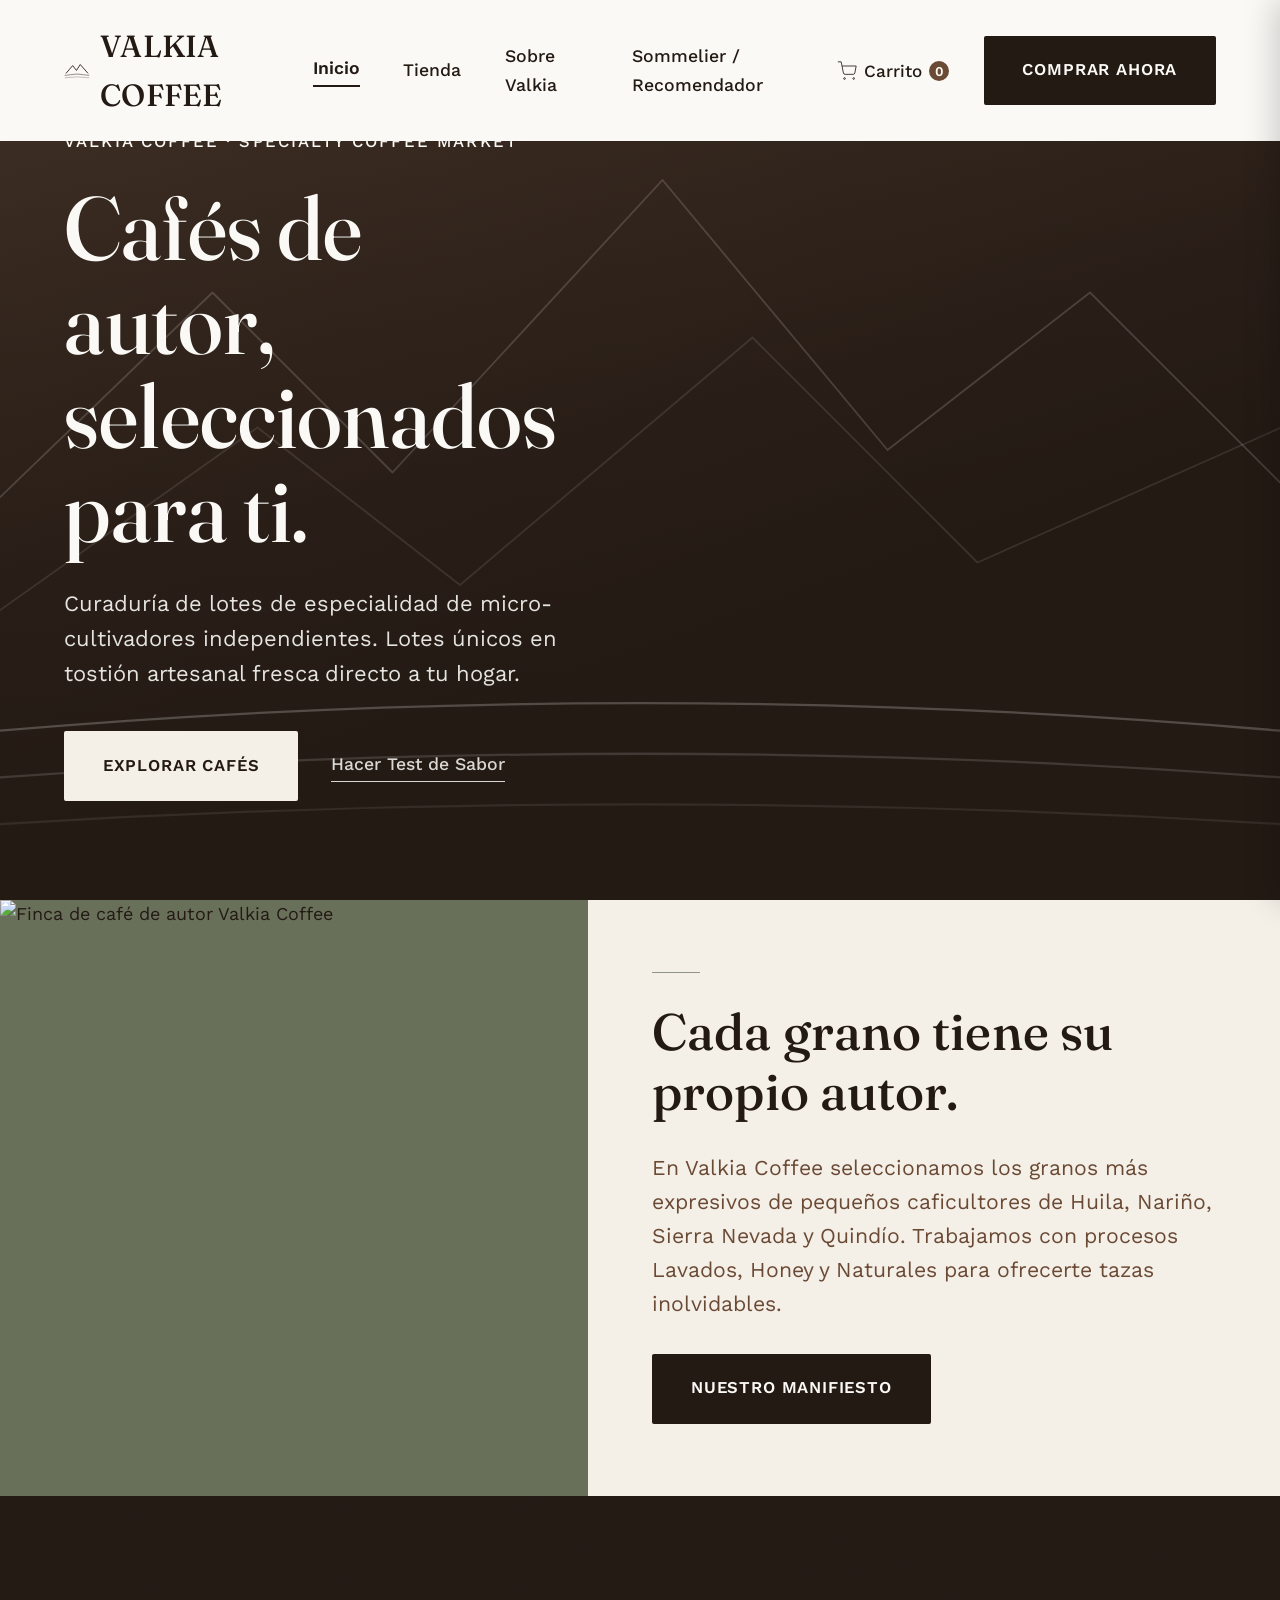
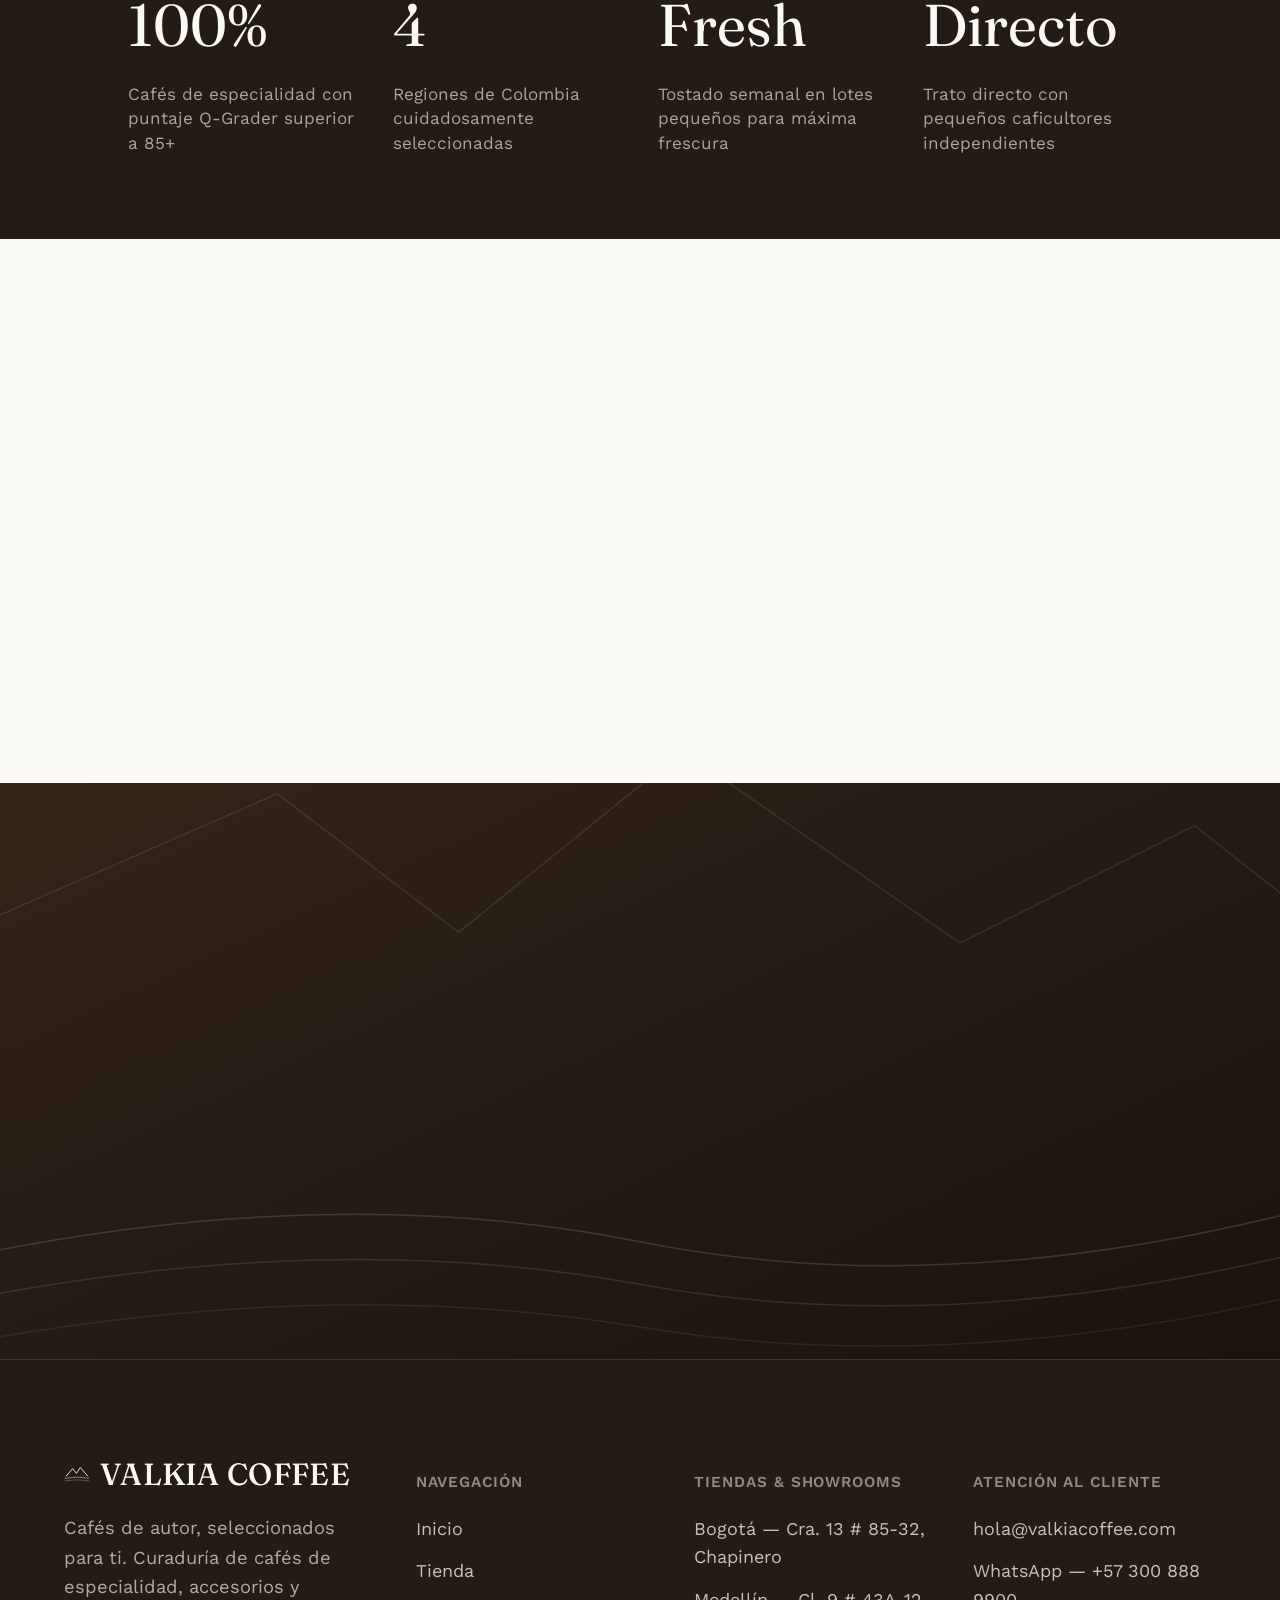
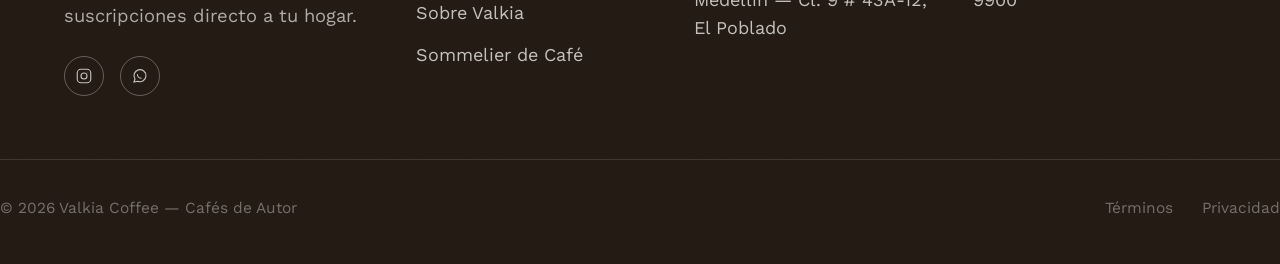
==== index.html @ 61f093c2 "feat: initial commit - index layout, readme, and core styles" ====
<!DOCTYPE html>
<html lang="es">
<head>
  <meta charset="UTF-8">
  <meta name="viewport" content="width=device-width, initial-scale=1.0">
  <title>Valkia Coffee — Cafés de Autor, Seleccionados para Ti</title>
  <meta name="description" content="Valkia Coffee — Tienda de café de especialidad. Curaduría de cafés de autor de los mejores orígenes, métodos de extracción y suscripciones.">
  <link rel="preconnect" href="https://fonts.googleapis.com">
  <link rel="preconnect" href="https://fonts.gstatic.com" crossorigin>
  <link href="https://fonts.googleapis.com/css2?family=Fraunces:ital,opsz,wght@0,9..144,300;0,9..144,400;0,9..144,500;0,9..144,600;1,9..144,400&family=Work+Sans:wght@300;400;500;600&display=swap" rel="stylesheet">
  <link rel="stylesheet" href="assets/css/style.css">
</head>
<body>
 
<div class="scroll-progress" id="scrollProgress"></div>
 
<header id="siteHeader">
  <a href="index.html" class="logo">
    <svg viewBox="0 0 48 32" fill="none" stroke="currentColor" stroke-width="1.6" stroke-linecap="round" stroke-linejoin="round">
      <path d="M4 20 L16 6 L23 15 L30 4 L44 20"/>
      <path d="M2 24 Q24 19 46 24" opacity="0.55"/>
      <path d="M2 28.5 Q24 25 46 28.5" opacity="0.3"/>
    </svg>
    VALKIA COFFEE
  </a>
  <nav class="primary-nav">
    <a href="index.html" class="active">Inicio</a>
    <a href="catalogo.html">Tienda</a>
    <a href="nosotros.html">Sobre Valkia</a>
    <a href="descubre.html">Sommelier / Recomendador</a>
  </nav>
  <div class="header-actions">
    <button class="cart-trigger" aria-label="Ver carrito">
      <svg viewBox="0 0 24 24">
        <circle cx="9" cy="21" r="1"/><circle cx="20" cy="21" r="1"/>
        <path d="M1 1h4l2.68 13.39a2 2 0 0 0 2 1.61h9.72a2 2 0 0 0 2-1.61L23 6H6"/>
      </svg>
      <span>Carrito</span>
      <span class="cart-badge" id="cartBadge">0</span>
    </button>
    <a href="catalogo.html" class="btn btn-header">COMPRAR AHORA</a>
    <button class="menu-toggle" id="menuToggle" aria-label="Abrir menú" aria-expanded="false">
      <span></span><span></span>
    </button>
  </div>
</header>
 
<div class="mobile-nav" id="mobileNav">
  <a href="index.html" class="active">Inicio</a>
  <a href="catalogo.html">Tienda</a>
  <a href="nosotros.html">Sobre Valkia</a>
  <a href="descubre.html">Sommelier / Recomendador</a>
  <a href="catalogo.html" class="btn btn-primary">EXPLORAR TIENDA</a>
</div>
 
<section class="hero">
  <div class="hero-bg">
    <svg class="hero-mark" viewBox="0 0 1200 800" preserveAspectRatio="xMidYMax slice" fill="none" stroke="#FAF9F6" stroke-width="1.6" stroke-linecap="round" stroke-linejoin="round">
      <path d="M -50 520 L 220 260 L 380 420 L 620 160 L 820 400 L 1000 260 L 1260 520" opacity="0.16"/>
      <path d="M -50 600 L 260 380 L 440 520 L 700 300 L 900 500 L 1260 340" opacity="0.10"/>
      <path d="M -80 660 Q 600 590 1280 660" opacity="0.22" stroke-width="2"/>
      <path d="M -80 700 Q 600 640 1280 700" opacity="0.14" stroke-width="2"/>
      <path d="M -80 740 Q 600 690 1280 740" opacity="0.08" stroke-width="2"/>
    </svg>
  </div>
  <div class="hero-content">
    <p class="hero-eyebrow">Valkia Coffee · Specialty Coffee Market</p>
    <h1 class="hero-title">Cafés de autor, seleccionados para ti.</h1>
    <p class="hero-text">Curaduría de lotes de especialidad de micro-cultivadores independientes. Lotes únicos en tostión artesanal fresca directo a tu hogar.</p>
    <div class="hero-ctas">
      <a href="catalogo.html" class="btn btn-primary">EXPLORAR CAFÉS</a>
      <a href="descubre.html" class="link-quiet">Hacer Test de Sabor</a>
    </div>
  </div>
</section>
 
<section class="filosofia">
  <div class="filosofia-grid">
    <div class="filosofia-photo">
      <img src="assets/images/gallery/finca.jpg" alt="Finca de café de autor Valkia Coffee">
    </div>
    <div class="filosofia-copy">
      <div class="rule"></div>
      <h2>Cada grano tiene su propio autor.</h2>
      <p>En Valkia Coffee seleccionamos los granos más expresivos de pequeños caficultores de Huila, Nariño, Sierra Nevada y Quindío. Trabajamos con procesos Lavados, Honey y Naturales para ofrecerte tazas inolvidables.</p>
      <div style="margin-top: 1.8rem;">
        <a href="nosotros.html" class="btn btn-dark">NUESTRO MANIFIESTO</a>
      </div>
    </div>
  </div>
</section>
 
<section class="cifras texture">
  <div class="container cifras-grid">
    <div class="cifra">
      <div class="cifra-num">100%</div>
      <p class="cifra-label">Cafés de especialidad con puntaje Q-Grader superior a 85+</p>
    </div>
    <div class="cifra">
      <div class="cifra-num">4</div>
      <p class="cifra-label">Regiones de Colombia cuidadosamente seleccionadas</p>
    </div>
    <div class="cifra">
      <div class="cifra-num">Fresh</div>
      <p class="cifra-label">Tostado semanal en lotes pequeños para máxima frescura</p>
    </div>
    <div class="cifra">
      <div class="cifra-num">Directo</div>
      <p class="cifra-label">Trato directo con pequeños caficultores independientes</p>
    </div>
  </div>
</section>
 
<section class="section catalogo">
  <div class="container">
    <div class="section-head reveal">
      <div class="head-copy">
        <h2>Destacados de la Tienda</h2>
        <p>Lotes recién tostados, métodos y accesorios listos para tu pedido.</p>
      </div>
      <a href="catalogo.html" class="btn btn-dark">VER TIENDA COMPLETA</a>
    </div>
    <div class="cafe-grid" id="cafeGrid"></div>
  </div>
</section>
 
<section class="momento">
  <div class="momento-bg">
    <svg viewBox="0 0 1200 640" preserveAspectRatio="xMidYMid slice" fill="none" stroke="#FAF9F6" stroke-width="1.4">
      <path d="M -60 500 Q 300 420 600 480 T 1260 440" opacity="0.14"/>
      <path d="M -60 540 Q 300 465 600 520 T 1260 480" opacity="0.10"/>
      <path d="M -60 580 Q 300 510 600 560 T 1260 520" opacity="0.07"/>
      <path d="M -60 200 L 260 60 L 430 190 L 640 20 L 900 200 L 1120 90 L 1260 200" opacity="0.09"/>
    </svg>
  </div>
  <p class="momento-text reveal">Una taza de autor es el resultado del respeto a la tierra y al origen.</p>
</section>
 
<footer class="texture">
  <div class="container footer-top">
    <div class="footer-brand">
      <a href="index.html" class="logo">
        <svg viewBox="0 0 48 32" fill="none" stroke="currentColor" stroke-width="1.6" stroke-linecap="round" stroke-linejoin="round">
          <path d="M4 20 L16 6 L23 15 L30 4 L44 20"/>
          <path d="M2 24 Q24 19 46 24" opacity="0.55"/>
          <path d="M2 28.5 Q24 25 46 28.5" opacity="0.3"/>
        </svg>
        VALKIA COFFEE
      </a>
      <p>Cafés de autor, seleccionados para ti. Curaduría de cafés de especialidad, accesorios y suscripciones directo a tu hogar.</p>
      <div class="footer-social">
        <a href="#" aria-label="Instagram">
          <svg viewBox="0 0 24 24" stroke-width="1.5"><rect x="3" y="3" width="18" height="18" rx="5"/><circle cx="12" cy="12" r="4"/><circle cx="17.2" cy="6.8" r="0.6" fill="currentColor" stroke="none"/></svg>
        </a>
        <a href="#" aria-label="WhatsApp">
          <svg viewBox="0 0 24 24" stroke-width="1.5"><path d="M4 20l1.3-4A8 8 0 1 1 9 19l-5 1z"/><path d="M8.5 9.5c0 3 2.5 5.5 5.5 5.5"/></svg>
        </a>
      </div>
    </div>
    <div class="footer-col">
      <h4>Navegación</h4>
      <ul>
        <li><a href="index.html">Inicio</a></li>
        <li><a href="catalogo.html">Tienda</a></li>
        <li><a href="nosotros.html">Sobre Valkia</a></li>
        <li><a href="descubre.html">Sommelier de Café</a></li>
      </ul>
    </div>
    <div class="footer-col">
      <h4>Tiendas & Showrooms</h4>
      <ul>
        <li>Bogotá — Cra. 13 # 85-32, Chapinero</li>
        <li>Medellín — Cl. 9 # 43A-12, El Poblado</li>
      </ul>
    </div>
    <div class="footer-col">
      <h4>Atención al Cliente</h4>
      <ul>
        <li><a href="mailto:hola@valkiacoffee.com">hola@valkiacoffee.com</a></li>
        <li><a href="#">WhatsApp — +57 300 888 9900</a></li>
      </ul>
    </div>
  </div>
  <div class="container footer-bottom">
    <p class="footer-fine">© 2026 Valkia Coffee — Cafés de Autor</p>
    <div class="footer-legal">
      <a href="#">Términos</a>
      <a href="#">Privacidad</a>
    </div>
  </div>
</footer>

<!-- MODAL CARRITO DE COMPRAS -->
<div class="cart-overlay" id="cartOverlay"></div>
<div class="cart-drawer" id="cartDrawer">
  <div class="cart-header">
    <h3>Tu Carrito Valkia</h3>
    <button class="cart-close" id="cartClose">&times;</button>
  </div>
  <div class="cart-body" id="cartBody"></div>
  <div class="cart-footer">
    <div class="cart-total-row">
      <span>Subtotal</span>
      <span id="cartSubtotal">$0</span>
    </div>
    <button class="btn btn-dark cart-checkout-btn" onclick="alert('¡Gracias por comprar en Valkia Coffee! Redirigiendo a pasarela de pago segura...')">FINALIZAR COMPRA</button>
  </div>
</div>

<script src="assets/js/script.js"></script>
 
</body>
</html>
---- assets/css/style.css ----
:root{
    --cafe-oscuro:#241A14;
    --cafe-medio:#6B4A35;
    --crema:#F4EFE7;
    --arena:#D9C8B4;
    --oliva:#68705A;
    --blanco:#FAF9F6;
    --serif:'Fraunces', serif;
    --sans:'Work Sans', sans-serif;
    --container: 1320px;
    --pad: clamp(24px, 5vw, 64px);
  }
 
  *,*::before,*::after{ box-sizing:border-box; }
  html{ scroll-behavior:smooth; font-size:112.5%; } /* base 18px en vez de 16px */
  body{
    margin:0;
    background:var(--blanco);
    color:var(--cafe-oscuro);
    font-family:var(--sans);
    font-weight:400;
    line-height:1.6;
    -webkit-font-smoothing:antialiased;
  }
  img{ max-width:100%; display:block; }
  a{ color:inherit; text-decoration:none; }
  ul{ margin:0; padding:0; list-style:none; }
  h1,h2,h3{ font-family:var(--serif); font-weight:500; margin:0; letter-spacing:0.002em; }
  p{ margin:0; }
  .container{ max-width:var(--container); margin:0 auto; padding-left:var(--pad); padding-right:var(--pad); }
 
  @media (prefers-reduced-motion: reduce){
    *{ animation-duration:0.01ms !important; transition-duration:0.01ms !important; scroll-behavior:auto !important; }
  }
 
  /* ---------- focus ---------- */
  a:focus-visible, button:focus-visible, input:focus-visible{
    outline:2px solid var(--oliva);
    outline-offset:3px;
  }
 
  /* ---------- botones ---------- */
  .btn{
    display:inline-flex;
    align-items:center;
    gap:0.6rem;
    font-family:var(--sans);
    font-size:0.92rem;
    font-weight:600;
    letter-spacing:0.05em;
    padding:1.15rem 2.1rem;
    border-radius:2px;
    cursor:pointer;
    border:1px solid transparent;
    transition:background 0.25s ease, color 0.25s ease, border-color 0.25s ease;
    white-space:nowrap;
  }
  .btn-primary{ background:var(--crema); color:var(--cafe-oscuro); }
  .btn-primary:hover{ background:var(--arena); }
  .btn-outline{ background:transparent; color:var(--blanco); border-color:rgba(250,249,246,0.55); }
  .btn-outline:hover{ border-color:var(--blanco); background:rgba(250,249,246,0.08); }
  .btn-dark{ background:var(--cafe-oscuro); color:var(--blanco); }
  .btn-dark:hover{ background:var(--cafe-medio); }
  .btn-header{ background:var(--cafe-oscuro); color:var(--blanco); }
  .btn-header:hover{ background:var(--cafe-medio); }
  .link-quiet{
    font-size:0.98rem;
    font-weight:500;
    border-bottom:1px solid currentColor;
    padding-bottom:2px;
    opacity:0.85;
  }
  .link-quiet:hover{ opacity:1; }
 
  /* ---------- header ---------- */
  header{
    position:fixed; top:0; left:0; right:0; z-index:100;
    display:flex; align-items:center; justify-content:space-between;
    padding:1.2rem var(--pad);
    background:var(--blanco);
    color:var(--cafe-oscuro);
    box-shadow:0 1px 0 rgba(36,26,20,0.08);
  }
  .logo{
    display:flex; align-items:center; gap:0.55rem;
    font-family:var(--serif); font-size:1.7rem; font-weight:500; letter-spacing:0.01em;
  }
  .logo svg{ width:26px; height:26px; flex-shrink:0; }
  nav.primary-nav{ display:none; align-items:center; gap:2.4rem; }
  nav.primary-nav a{ font-size:0.98rem; font-weight:500; }
  nav.primary-nav a:hover{ opacity:0.7; }
  .header-actions{ display:flex; align-items:center; gap:1.2rem; }
  .menu-toggle{
    background:none; border:none; color:inherit; cursor:pointer;
    display:flex; flex-direction:column; gap:5px; padding:0.4rem;
  }
  .menu-toggle span{ width:22px; height:1.5px; background:currentColor; display:block; }
 
  .mobile-nav{
    position:fixed; inset:0; background:var(--cafe-oscuro); color:var(--blanco);
    z-index:99; display:flex; flex-direction:column; justify-content:center;
    padding:2rem var(--pad); gap:1.6rem;
    transform:translateY(-100%); transition:transform 0.4s ease;
  }
  .mobile-nav.open{ transform:translateY(0); }
  .mobile-nav a{ font-family:var(--serif); font-size:2.1rem; font-weight:400; }
  .mobile-nav .btn{ margin-top:1rem; align-self:flex-start; }
 
  header .header-actions .btn-header{ display:none; }
 
  @media (min-width:900px){
    nav.primary-nav{ display:flex; }
    header .header-actions .btn-header{ display:inline-flex; }
    .menu-toggle{ display:none; }
  }
 
  /* ---------- hero ---------- */
  .hero{
    position:relative;
    min-height:100vh;
    display:flex; align-items:flex-end;
    color:var(--blanco);
    overflow:hidden;
  }
  .hero-bg{
    position:absolute; inset:0;
    background:
      linear-gradient(180deg, rgba(36,26,20,0.15) 0%, rgba(36,26,20,0.55) 60%, rgba(36,26,20,0.95) 100%),
      linear-gradient(160deg, #4A382C 0%, #241A14 65%);
  }
  .hero-mark{
    position:absolute; inset:0; width:100%; height:100%;
  }
  .hero-content{
    position:relative; z-index:2;
    padding:0 var(--pad) 5.5rem;
    max-width:640px;
  }
  .hero-eyebrow{
    font-size:0.92rem; letter-spacing:0.13em; text-transform:uppercase;
    font-weight:500; opacity:0.85; margin-bottom:1.4rem;
    opacity:0; animation:rise 0.9s ease 0.15s forwards;
  }
  .hero-title{
    font-size:clamp(2.8rem, 7vw, 5.4rem);
    line-height:1.05;
    margin-bottom:1.6rem;
    opacity:0; animation:rise 0.9s ease 0.35s forwards;
  }
  .hero-text{
    font-size:1.22rem; max-width:36ch; margin-bottom:2.2rem;
    color:rgba(250,249,246,0.9);
    opacity:0; animation:rise 0.9s ease 0.55s forwards;
  }
  .hero-ctas{
    display:flex; align-items:center; gap:1.8rem; flex-wrap:wrap;
    opacity:0; animation:rise 0.9s ease 0.75s forwards;
  }
  @keyframes rise{ from{ opacity:0; transform:translateY(18px);} to{ opacity:1; transform:translateY(0);} }
 
  /* ---------- filosofia ---------- */
  .filosofia{ background:var(--crema); }
  .filosofia-grid{
    display:grid; grid-template-columns:1fr; align-items:stretch;
  }
  @media (min-width:900px){ .filosofia-grid{ grid-template-columns:0.85fr 1fr; } }
  .filosofia-photo{
    aspect-ratio:16/10; overflow:hidden;
    background:var(--oliva);
    display:flex; align-items:center; justify-content:center;
  }
  .filosofia-photo svg{ width:42%; max-width:220px; stroke:rgba(250,249,246,0.85); }
  @media (min-width:900px){ .filosofia-photo{ aspect-ratio:auto; height:100%; } }
  .filosofia-copy{
    padding:4rem var(--pad);
    display:flex; flex-direction:column; justify-content:center;
  }
  .filosofia h2{
    font-size:clamp(2.2rem, 4vw, 3.2rem);
    line-height:1.18;
    margin-bottom:1.6rem;
    max-width:14ch;
  }
  .filosofia p{
    font-size:1.18rem; color:var(--cafe-medio); max-width:46ch;
  }
  .rule{
    width:48px; height:1px; background:var(--oliva); margin-bottom:1.6rem;
    opacity:0.7;
  }
 
  /* ---------- cifras ---------- */
  .cifras{ background:var(--cafe-oscuro); color:var(--blanco); padding:4.6rem var(--pad); }
  .cifras-grid{ display:grid; grid-template-columns:repeat(2,1fr); gap:3rem 2rem; }
  @media (min-width:800px){ .cifras-grid{ grid-template-columns:repeat(4,1fr); gap:2rem; } }
  .cifra-num{ font-family:var(--serif); font-size:clamp(2.3rem,4.6vw,3.3rem); margin-bottom:0.5rem; }
  .cifra-label{ font-size:0.95rem; color:rgba(250,249,246,0.62); max-width:22ch; line-height:1.45; }
 
  /* ---------- voces del origen ---------- */
  .voces{ background:var(--blanco); }
  .voces-grid{ display:grid; grid-template-columns:1fr; }
  @media (min-width:900px){ .voces-grid{ grid-template-columns:0.9fr 1.1fr; } }
  .voces-photo{
    aspect-ratio:4/3; overflow:hidden; background:var(--cafe-oscuro);
    display:flex; align-items:center; justify-content:center;
  }
  @media (min-width:900px){ .voces-photo{ aspect-ratio:auto; height:100%; } }
  .voces-photo .quote-mark{
    font-family:var(--serif); font-style:italic; color:rgba(250,249,246,0.9);
    font-size:11rem; line-height:1;
  }
  .voces-copy{ padding:3.4rem var(--pad); display:flex; flex-direction:column; justify-content:center; }
  .voces-copy blockquote{
    margin:0 0 1.6rem; font-family:var(--serif); font-style:italic; font-weight:400;
    font-size:clamp(1.5rem,2.6vw,2rem); line-height:1.45; color:var(--cafe-oscuro); max-width:32ch;
  }
  .voces-name{ font-size:0.95rem; color:var(--oliva); letter-spacing:0.02em; }
 
  /* ---------- momento (full-bleed, rompe la grilla) ---------- */
  .momento{
    position:relative; min-height:64vh; display:flex; align-items:center; justify-content:center;
    text-align:center; color:var(--blanco); overflow:hidden;
  }
  .momento-bg{
    position:absolute; inset:0;
    background:linear-gradient(155deg, #322517 0%, var(--cafe-oscuro) 55%, #1a120c 100%);
  }
  .momento-bg svg{ position:absolute; inset:0; width:100%; height:100%; }
  .momento-text{
    position:relative; z-index:1; max-width:20ch; padding:0 var(--pad);
    font-family:var(--serif); font-style:italic; font-weight:400;
    font-size:clamp(1.8rem, 4.4vw, 3.1rem); line-height:1.35;
  }
 
  /* ---------- textura sutil ---------- */
  .texture{ position:relative; overflow:hidden; }
  .texture::before{
    content:''; position:absolute; inset:0; pointer-events:none; opacity:0.05; mix-blend-mode:overlay;
    background-image:url("data:image/svg+xml;utf8,<svg xmlns='http://www.w3.org/2000/svg'><filter id='n'><feTurbulence type='fractalNoise' baseFrequency='0.85' numOctaves='2' stitchTiles='stitch'/></filter><rect width='100%25' height='100%25' filter='url(%23n)'/></svg>");
  }
  .container{ position:relative; z-index:1; }
 
  /* ---------- scroll progress + reveal ---------- */
  .scroll-progress{
    position:fixed; top:0; left:0; height:2px; background:var(--oliva); z-index:200; width:0%;
    transition:width 0.1s linear;
  }
  .reveal{ opacity:0; transform:translateY(22px); transition:opacity 0.7s ease, transform 0.7s ease; }
  .reveal.in-view{ opacity:1; transform:translateY(0); }
 
  /* ---------- section heads ---------- */
  .section{ padding:6.5rem var(--pad); }
  .section-head{
    display:flex; align-items:flex-end; justify-content:space-between; gap:2rem;
    margin-bottom:3.2rem;
  }
  .section-head .head-copy{ display:flex; flex-direction:column; gap:0.9rem; max-width:560px; }
  .section-head h2{ font-size:clamp(2.1rem, 4.2vw, 3.1rem); }
  .section-head p{ color:var(--cafe-medio); font-size:1.12rem; }
  .head-mark{ display:none; }
 
  /* ---------- marginalia (marca vertical en el margen) ---------- */
  .marginalia{
    display:none;
    position:fixed; top:50%; left:14px; z-index:5;
    transform:translateY(-50%) rotate(180deg);
    writing-mode:vertical-rl;
    font-size:0.72rem; letter-spacing:0.16em;
    color:var(--cafe-medio); opacity:0.55;
  }
  @media (min-width:1360px){ .marginalia{ display:block; } }
 
  /* ---------- catalogo ---------- */
  .catalogo{ background:var(--blanco); }
  .cafe-grid{
    display:grid; grid-template-columns:1fr; gap:2.6rem;
  }
  @media (min-width:640px){ .cafe-grid{ grid-template-columns:1fr 1fr; } }
  @media (min-width:1080px){ .cafe-grid{ grid-template-columns:repeat(4,1fr); } }
 
  .cafe-card{ display:flex; flex-direction:column; }
  .cafe-photo{
    aspect-ratio:4/5; width:100%; overflow:hidden; margin-bottom:1.3rem;
    background:var(--crema);
    display:flex; align-items:center; justify-content:center;
    transition:background 0.35s ease;
  }
  .cafe-photo svg{ width:34%; transition:transform 0.5s ease; }
  .cafe-card:hover .cafe-photo svg{ transform:scale(1.08); }
  .cafe-origin{ font-size:0.86rem; letter-spacing:0.07em; text-transform:uppercase; color:var(--oliva); margin-bottom:0.4rem; }
  .origin-tag{
    font-size:0.9rem; color:var(--cafe-medio); border-top:1px solid var(--arena); border-bottom:1px solid var(--arena);
    padding:0.9rem 0; margin-bottom:2.6rem;
  }
  .cafe-name{ font-family:var(--serif); font-size:1.7rem; margin-bottom:0.5rem; }
  .cafe-notes{ font-size:1rem; color:var(--cafe-medio); margin-bottom:0.7rem; }
  .cafe-specs{ font-size:0.92rem; color:var(--oliva); letter-spacing:0.01em; margin-bottom:1rem; }
  .cafe-meta{ display:flex; align-items:center; justify-content:space-between; margin-bottom:1rem; }
  .intensity{ display:flex; gap:4px; align-items:center; }
  .intensity span.label{ font-size:0.8rem; color:var(--cafe-medio); margin-right:6px; }
  .dot{ width:7px; height:7px; border-radius:50%; background:var(--arena); }
  .dot.filled{ background:var(--cafe-medio); }
  .cafe-price{ font-size:1.08rem; font-weight:500; }
  .cafe-card .link-quiet{ align-self:flex-start; }
 
  /* ---------- perfiles ---------- */
  .perfiles{ background:var(--cafe-oscuro); color:var(--blanco); }
  .perfiles .section-head p{ color:rgba(250,249,246,0.7); }
  .perfil-grid{ display:grid; grid-template-columns:1fr; gap:1px; background:rgba(250,249,246,0.14); }
  @media (min-width:800px){ .perfil-grid{ grid-template-columns:repeat(3,1fr); } }
  .perfil{
    background:var(--cafe-oscuro);
    padding:3.2rem 2.2rem;
    transition:background 0.35s ease;
  }
  .perfil:hover{ background:#2f231b; }
  .perfil h3{ font-size:2rem; margin-bottom:1rem; }
  .perfil p{ color:rgba(250,249,246,0.72); font-size:1.08rem; }
  .perfil .swatch{ width:34px; height:3px; margin-bottom:1.4rem; }
 
  /* ---------- metodos ---------- */
  .metodos{ background:var(--arena); }
  .metodo-grid{
    display:grid; grid-template-columns:1fr; gap:2.4rem;
  }
  @media (min-width:640px){ .metodo-grid{ grid-template-columns:1fr 1fr; } }
  @media (min-width:1080px){ .metodo-grid{ grid-template-columns:repeat(4,1fr); } }
  .metodo{ background:var(--crema); padding:2.4rem 1.8rem; }
  .metodo svg{ width:34px; height:34px; margin-bottom:1.6rem; stroke:var(--cafe-oscuro); }
  .metodo h3{ font-size:1.35rem; font-family:var(--sans); font-weight:600; margin-bottom:0.5rem; }
  .metodo p{ font-size:1.05rem; color:var(--cafe-medio); }
 
  /* ---------- historia ---------- */
  .historia{ background:var(--blanco); }
  .historia-wrap{
    display:grid; grid-template-columns:1fr; gap:3rem; align-items:center;
  }
  @media (min-width:900px){ .historia-wrap{ grid-template-columns:1fr 1fr; gap:5rem; } }
  .historia-photo{
    aspect-ratio:4/5; overflow:hidden; background:var(--cafe-medio);
    display:flex; align-items:center; justify-content:center;
  }
  .historia-photo svg{ width:60%; stroke:rgba(250,249,246,0.9); }
  .pasos{ display:flex; flex-direction:column; gap:2.1rem; }
  .paso{ display:flex; gap:1.4rem; }
  .paso-num{ font-family:var(--serif); font-size:1.15rem; color:var(--oliva); min-width:2.6rem; padding-top:0.15rem; }
  .paso h3{ font-size:1.22rem; font-family:var(--sans); font-weight:600; margin-bottom:0.35rem; }
  .paso p{ font-size:1.05rem; color:var(--cafe-medio); }
 
  /* ---------- cta final ---------- */
  .cta-final{ background:var(--cafe-oscuro); color:var(--blanco); }
  .cta-wrap{ display:grid; grid-template-columns:1fr; gap:3rem; }
  @media (min-width:900px){ .cta-wrap{ grid-template-columns:0.9fr 1.1fr; gap:5rem; } }
  .cta-copy h2{ font-size:clamp(2.1rem,3.8vw,2.9rem); margin-bottom:1.2rem; }
  .cta-copy p{ color:rgba(250,249,246,0.72); max-width:38ch; font-size:1.12rem; }
 
  form.finder{ display:flex; flex-direction:column; gap:1.6rem; }
  .field label{ display:block; font-size:0.88rem; letter-spacing:0.03em; margin-bottom:0.55rem; color:rgba(250,249,246,0.75); }
  .field input[type=text], .field input[type=email]{
    width:100%; background:transparent; border:none; border-bottom:1px solid rgba(250,249,246,0.35);
    color:var(--blanco); font-family:var(--sans); font-size:1.12rem; padding:0.6rem 0;
  }
  .field input::placeholder{ color:rgba(250,249,246,0.4); }
  .field input:focus{ outline:none; border-bottom-color:var(--blanco); }
 
  .pref-options{ display:flex; flex-wrap:wrap; gap:0.7rem; }
  .pref-options input{ position:absolute; opacity:0; pointer-events:none; }
  .pref-options label{
    margin:0; font-size:0.95rem; padding:0.7rem 1.2rem; border:1px solid rgba(250,249,246,0.35);
    border-radius:999px; cursor:pointer; transition:all 0.2s ease; color:rgba(250,249,246,0.85);
  }
  .pref-options input:checked + label{ background:var(--blanco); color:var(--cafe-oscuro); border-color:var(--blanco); }
 
  .finder .btn-primary{ align-self:flex-start; margin-top:0.4rem; }
  .form-success{ display:none; }
  .form-success.visible{ display:block; }
  .form-success p{ color:rgba(250,249,246,0.85); font-size:1.15rem; line-height:1.7; }
  .form-success strong{ font-family:var(--serif); font-size:1.6rem; display:block; margin-bottom:0.8rem; }
 
  /* ---------- footer ---------- */
  footer{
    background:var(--cafe-oscuro); color:rgba(250,249,246,0.75);
    border-top:1px solid rgba(250,249,246,0.12);
    padding-top:5rem;
  }
  .footer-top{
    display:grid; grid-template-columns:1fr; gap:2.8rem;
    padding-bottom:3.5rem;
    border-bottom:1px solid rgba(250,249,246,0.12);
  }
  @media (min-width:700px){ .footer-top{ grid-template-columns:1.3fr 1fr 1fr 1fr; gap:2rem; } }
  .footer-brand .logo{ color:var(--blanco); }
  .footer-brand p{ font-size:1.02rem; margin-top:0.8rem; max-width:30ch; color:rgba(250,249,246,0.65); }
  .footer-col h4{
    font-family:var(--sans); font-size:0.85rem; font-weight:600; letter-spacing:0.06em;
    text-transform:uppercase; color:rgba(250,249,246,0.5); margin-bottom:1.1rem;
  }
  .footer-col ul{ display:flex; flex-direction:column; gap:0.75rem; }
  .footer-col li{ font-size:1rem; }
  .footer-col a:hover{ color:var(--blanco); }
  .footer-social{ display:flex; gap:0.9rem; margin-top:1.4rem; }
  .footer-social a{
    display:flex; align-items:center; justify-content:center;
    width:40px; height:40px; border:1px solid rgba(250,249,246,0.3); border-radius:50%;
    transition:border-color 0.2s ease, background 0.2s ease;
  }
  .footer-social a:hover{ border-color:var(--blanco); background:rgba(250,249,246,0.08); }
  .footer-social svg{ width:18px; height:18px; stroke:currentColor; fill:none; }
  .footer-bottom{
    display:flex; flex-direction:column-reverse; gap:1rem;
    align-items:flex-start; justify-content:space-between;
    padding:2rem 0 2.4rem;
  }
  @media (min-width:700px){ .footer-bottom{ flex-direction:row; align-items:center; } }
  .footer-fine{ font-size:0.86rem; opacity:0.5; margin:0; }
  .footer-legal{ display:flex; gap:1.6rem; }
  .footer-legal a{ font-size:0.86rem; opacity:0.5; }
  .footer-legal a:hover{ opacity:0.85; }

  /* ---------- subpage styles & active state ---------- */
  nav.primary-nav a.active{ font-weight:600; border-bottom:2px solid var(--cafe-oscuro); padding-bottom:2px; }
  .mobile-nav a.active{ font-weight:600; color:var(--arena); }

  .page-hero{
    position:relative;
    padding:9.5rem var(--pad) 4.5rem;
    background:linear-gradient(160deg, #382A21 0%, var(--cafe-oscuro) 100%);
    color:var(--blanco);
    overflow:hidden;
  }
  .page-hero-eyebrow{
    font-size:0.88rem; letter-spacing:0.12em; text-transform:uppercase;
    color:var(--arena); margin-bottom:0.8rem; font-weight:500;
  }
  .page-hero-title{
    font-size:clamp(2.4rem, 5vw, 3.8rem);
    line-height:1.1;
    margin-bottom:1rem;
  }
  .page-hero-subtitle{
    font-size:1.18rem;
    color:rgba(250,249,246,0.85);
    max-width:48ch;
  }

  /* ---------- mejor visualización de imágenes ---------- */
  .cafe-photo img{
    width:100%; height:100%; object-fit:contain; padding:1.2rem;
    transition:transform 0.4s ease;
  }
  .cafe-card:hover .cafe-photo img{ transform:scale(1.06); }
  .filosofia-photo img, .voces-photo img, .historia-photo img{
    width:100%; height:100%; object-fit:cover;
  }

  /* ---------- e-commerce, carrito & filtros ---------- */
  .cart-trigger{
    position:relative; background:none; border:none; cursor:pointer; color:inherit;
    display:flex; align-items:center; gap:0.4rem; font-family:var(--sans);
    font-weight:500; font-size:0.95rem; padding:0.4rem 0.7rem; border-radius:4px;
    transition:background 0.2s ease;
  }
  .cart-trigger:hover{ background:rgba(36,26,20,0.06); }
  .cart-trigger svg{ width:20px; height:20px; stroke:currentColor; fill:none; }
  .cart-badge{
    background:var(--cafe-medio); color:var(--blanco); font-size:0.75rem;
    font-weight:600; min-width:20px; height:20px; border-radius:10px;
    padding:0 5px; display:flex; align-items:center; justify-content:center;
  }

  .cart-overlay{
    position:fixed; inset:0; background:rgba(0,0,0,0.45); z-index:998;
    opacity:0; pointer-events:none; transition:opacity 0.3s ease; backdrop-filter:blur(2px);
  }
  .cart-overlay.open{ opacity:1; pointer-events:auto; }

  .cart-drawer{
    position:fixed; top:0; right:0; bottom:0; width:100%; max-width:440px;
    background:var(--blanco); z-index:999; display:flex; flex-direction:column;
    box-shadow:-6px 0 30px rgba(0,0,0,0.18);
    transform:translateX(100%); transition:transform 0.35s cubic-bezier(0.16, 1, 0.3, 1);
  }
  .cart-drawer.open{ transform:translateX(0); }

  .cart-header{
    padding:1.4rem var(--pad); border-bottom:1px solid var(--arena);
    display:flex; align-items:center; justify-content:space-between; background:var(--crema);
  }
  .cart-header h3{ font-size:1.3rem; margin:0; font-family:var(--serif); }
  .cart-close{ background:none; border:none; font-size:1.6rem; cursor:pointer; color:var(--cafe-oscuro); line-height:1; }

  .cart-body{ flex:1; overflow-y:auto; padding:1.4rem var(--pad); display:flex; flex-direction:column; gap:1.2rem; }
  .cart-empty{ text-align:center; color:var(--cafe-medio); margin:auto 0; font-size:1.05rem; }

  .cart-item{ display:flex; gap:1rem; align-items:center; border-bottom:1px solid var(--crema); padding-bottom:1rem; }
  .cart-item-img{ width:64px; height:64px; background:var(--crema); border-radius:4px; padding:4px; object-fit:contain; flex-shrink:0; }
  .cart-item-info{ flex:1; }
  .cart-item-title{ font-weight:600; font-size:0.98rem; margin-bottom:0.2rem; }
  .cart-item-price{ font-size:0.9rem; color:var(--cafe-medio); }
  .cart-item-qty{ display:flex; align-items:center; gap:0.5rem; margin-top:0.4rem; }
  .qty-btn{ width:26px; height:26px; border:1px solid var(--arena); background:none; cursor:pointer; border-radius:2px; font-weight:600; }
  .qty-btn:hover{ background:var(--crema); }
  .cart-item-remove{ background:none; border:none; color:#a33; cursor:pointer; font-size:0.82rem; margin-left:auto; text-decoration:underline; }

  .cart-footer{ padding:1.4rem var(--pad); border-top:1px solid var(--arena); background:var(--crema); }
  .cart-total-row{ display:flex; justify-content:space-between; font-weight:600; font-size:1.2rem; margin-bottom:1.2rem; }
  .cart-checkout-btn{ width:100%; text-align:center; justify-content:center; }

  /* ---------- filtros de tienda ---------- */
  .filter-bar{ display:flex; flex-wrap:wrap; gap:0.8rem; margin-bottom:2.4rem; justify-content:center; }
  .filter-btn{
    background:transparent; border:1px solid var(--arena); color:var(--cafe-oscuro);
    padding:0.6rem 1.4rem; border-radius:999px; cursor:pointer; font-family:var(--sans);
    font-size:0.92rem; font-weight:500; transition:all 0.2s ease;
  }
  .filter-btn:hover, .filter-btn.active{
    background:var(--cafe-oscuro); color:var(--blanco); border-color:var(--cafe-oscuro);
  }

  .btn-add-cart{
    width:100%; margin-top:0.9rem; background:var(--cafe-oscuro); color:var(--blanco);
    border:none; padding:0.75rem 1rem; border-radius:2px; font-weight:600;
    font-size:0.88rem; cursor:pointer; transition:background 0.25s ease;
    display:flex; align-items:center; justify-content:center; gap:0.5rem;
  }
  .btn-add-cart:hover{ background:var(--cafe-medio); }
  .cafe-card{ position:relative; }
  .tag-badge{
    position:absolute; top:12px; left:12px; z-index:2; background:var(--oliva); color:var(--blanco);
    font-size:0.7rem; letter-spacing:0.06em; text-transform:uppercase; padding:3px 8px; border-radius:2px; font-weight:600;
  }
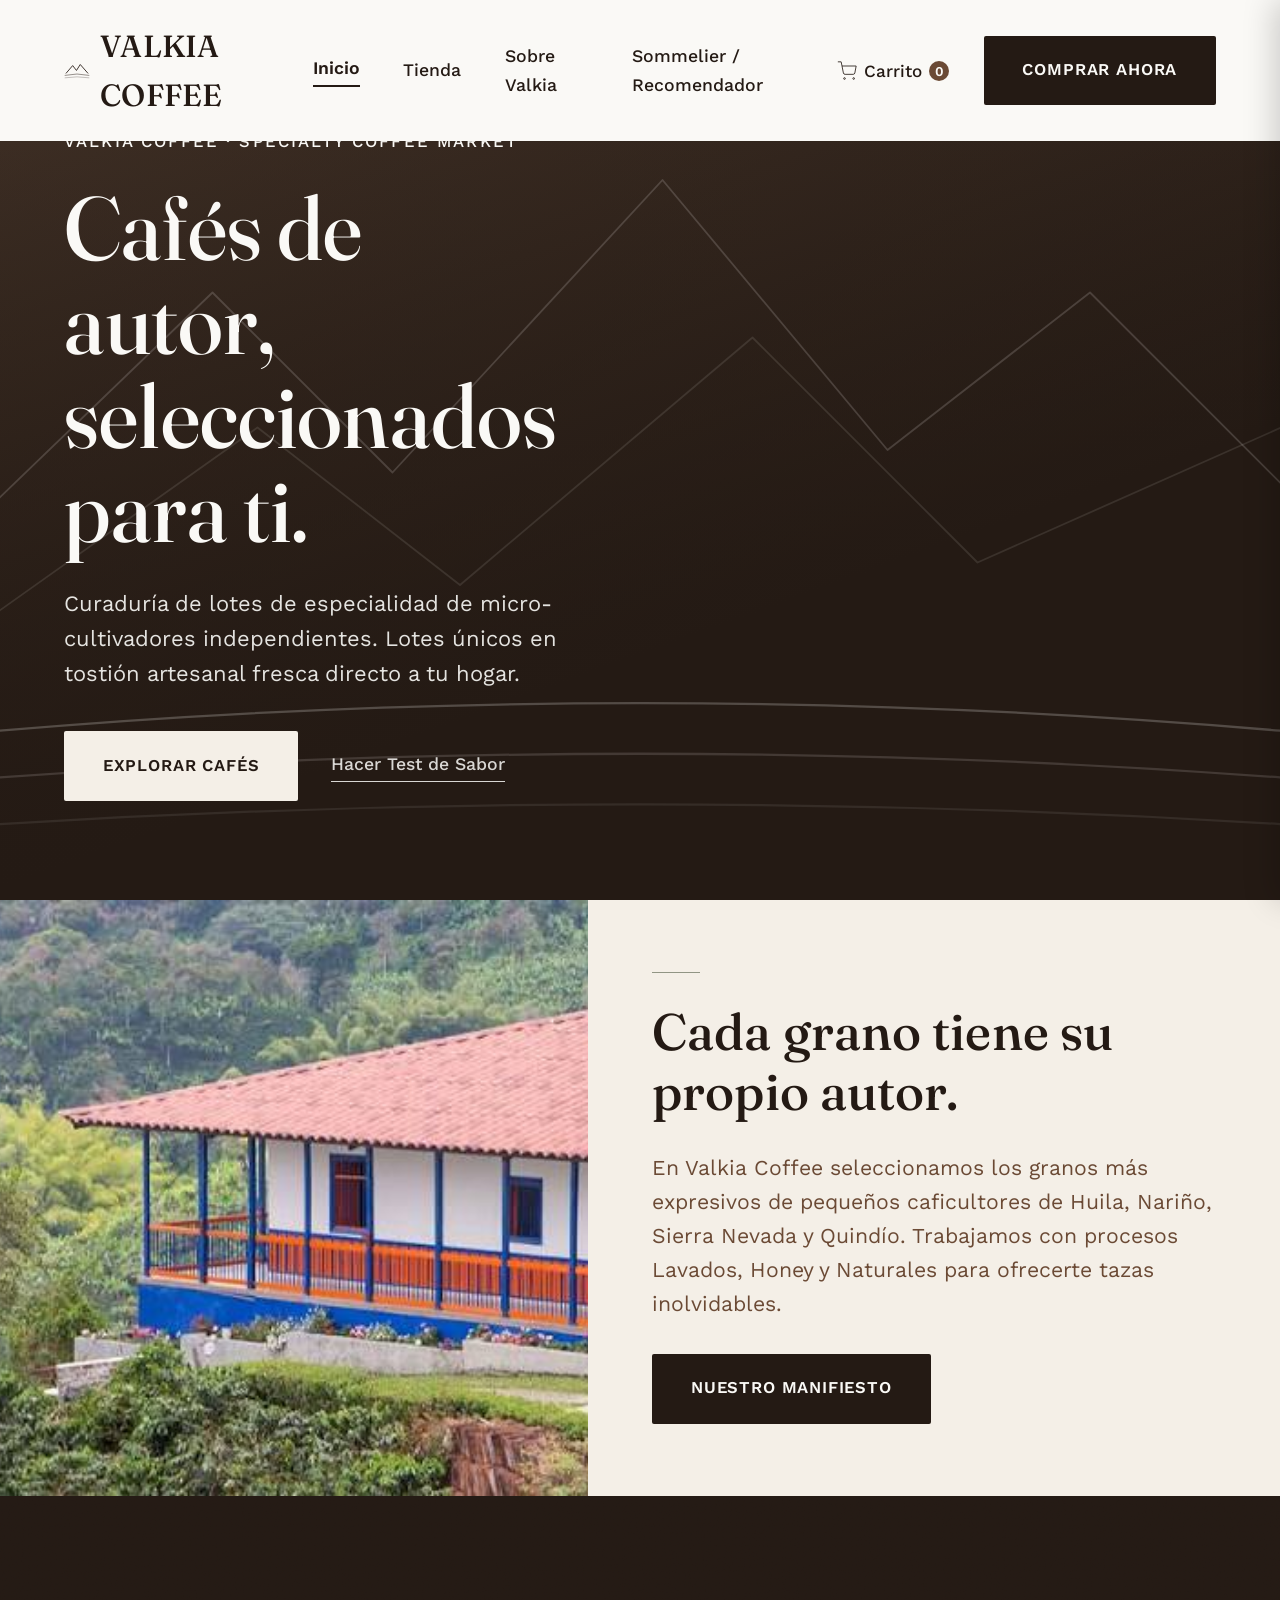
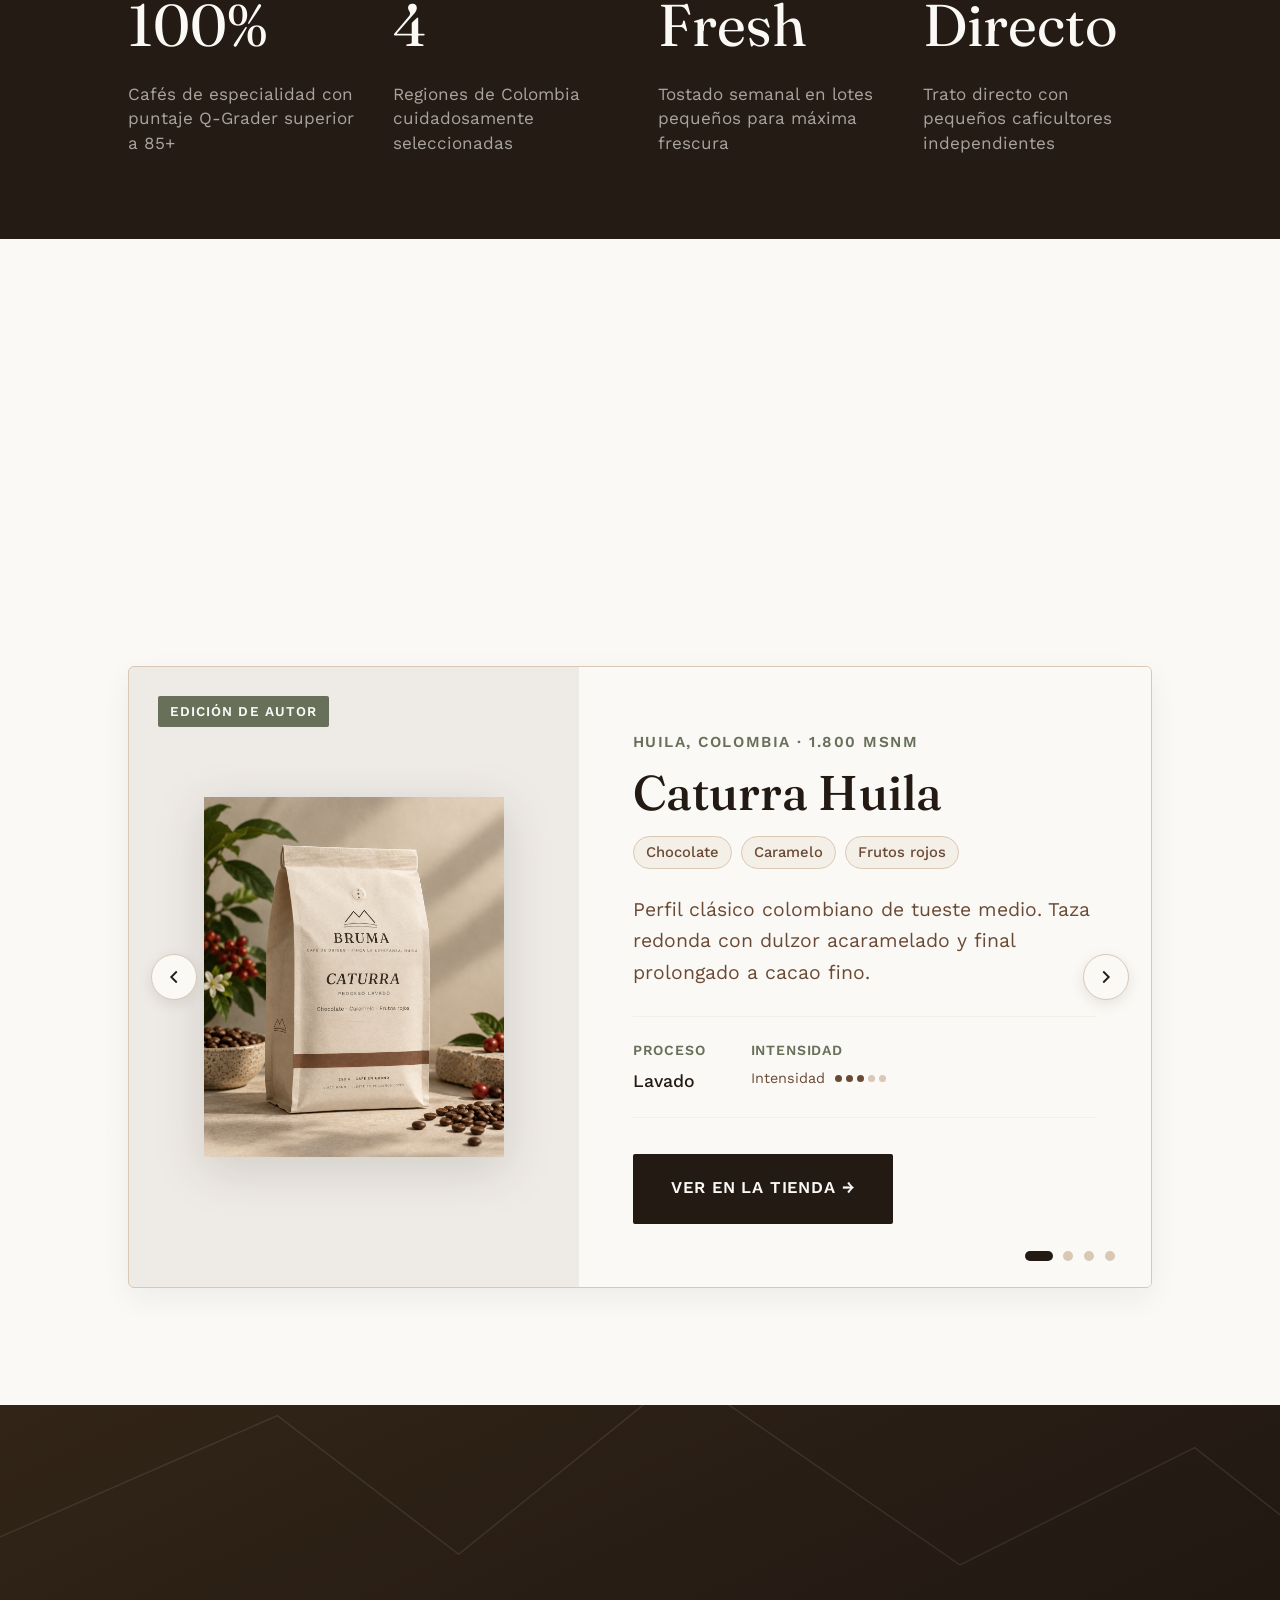
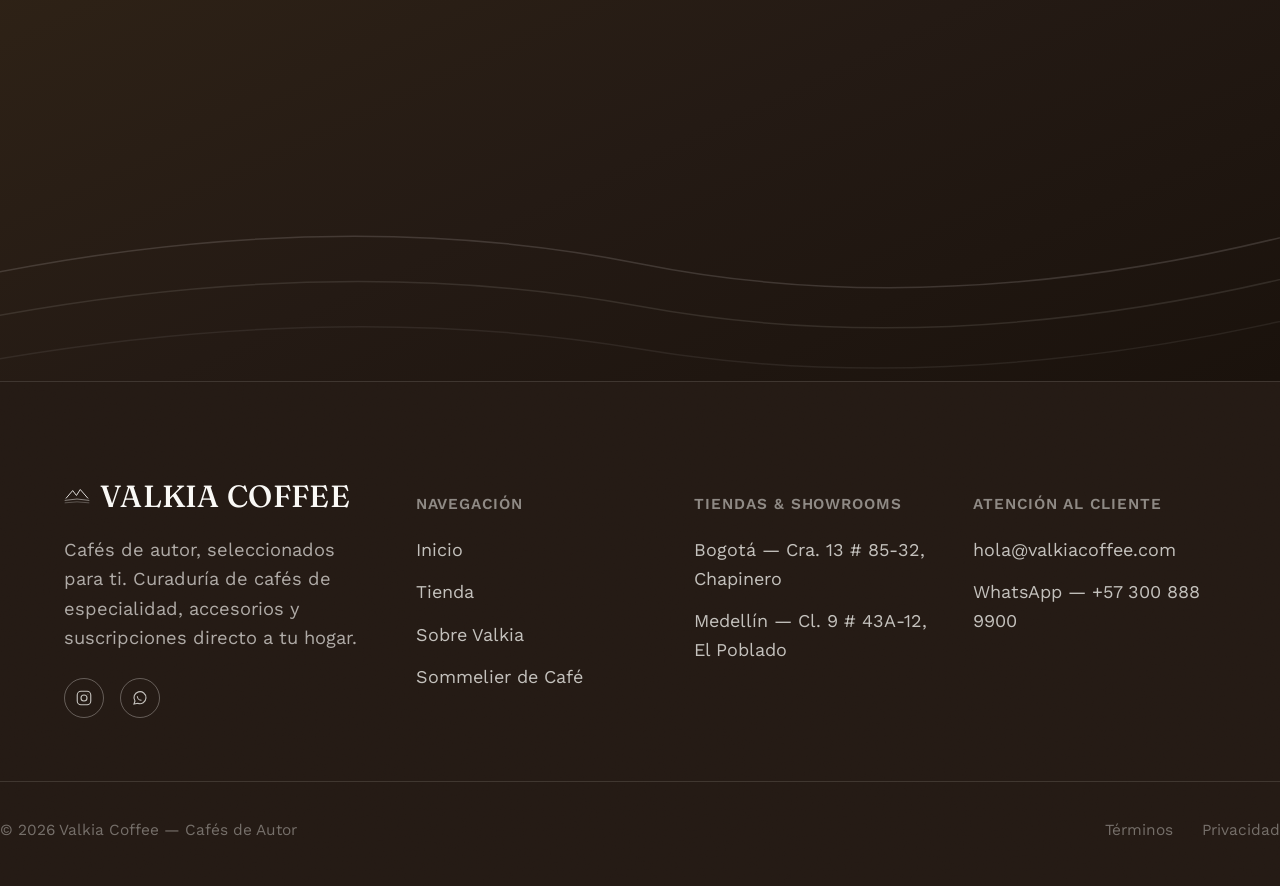
==== commit a764a826: "feat: se agrega carrusel al index" ====
--- a/index.html
+++ b/index.html
@@ -111,16 +111,33 @@
   </div>
 </section>
  
-<section class="section catalogo">
+<section class="section coffee-slider-section texture">
   <div class="container">
     <div class="section-head reveal">
       <div class="head-copy">
-        <h2>Destacados de la Tienda</h2>
-        <p>Lotes recién tostados, métodos y accesorios listos para tu pedido.</p>
+        <h2>Colección de Cafés de Autor</h2>
+        <p>Conoce a fondo nuestras varietales exclusivas, sus notas de cata y perfiles de origen.</p>
       </div>
       <a href="catalogo.html" class="btn btn-dark">VER TIENDA COMPLETA</a>
     </div>
-    <div class="cafe-grid" id="cafeGrid"></div>
+
+    <!-- Carrusel destacado: Foto a un lado, descripción al otro -->
+    <div class="featured-slider-container" id="featuredSliderContainer">
+      <div class="featured-slider-track" id="featuredSliderTrack">
+        <!-- Diapositivas generadas dinámicamente -->
+      </div>
+
+      <!-- Flechas manuales de navegación -->
+      <button class="slider-arrow prev" id="sliderPrev" aria-label="Café anterior">
+        <svg viewBox="0 0 24 24" width="22" height="22" stroke="currentColor" fill="none" stroke-width="2"><path d="M15 18l-6-6 6-6"/></svg>
+      </button>
+      <button class="slider-arrow next" id="sliderNext" aria-label="Siguiente café">
+        <svg viewBox="0 0 24 24" width="22" height="22" stroke="currentColor" fill="none" stroke-width="2"><path d="M9 18l6-6-6-6"/></svg>
+      </button>
+
+      <!-- Puntos indicativos -->
+      <div class="slider-dots" id="sliderDots"></div>
+    </div>
   </div>
 </section>
  
--- a/assets/css/style.css
+++ b/assets/css/style.css
@@ -530,5 +530,249 @@
     font-size:0.7rem; letter-spacing:0.06em; text-transform:uppercase; padding:3px 8px; border-radius:2px; font-weight:600;
   }
 
+  /* ---------- Featured Coffee Slider (Index) ---------- */
+  .coffee-slider-section{ background:var(--blanco); position:relative; }
+
+  .featured-slider-container{
+    position:relative;
+    background:var(--blanco);
+    border:1px solid var(--arena);
+    border-radius:6px;
+    overflow:hidden;
+    box-shadow:0 10px 30px rgba(36,26,20,0.06);
+  }
+
+  .featured-slider-track{
+    position:relative;
+    width:100%;
+    min-height:480px;
+  }
+
+  .slider-slide{
+    position:absolute;
+    inset:0;
+    opacity:0;
+    visibility:hidden;
+    transition:opacity 0.6s cubic-bezier(0.16, 1, 0.3, 1), transform 0.6s cubic-bezier(0.16, 1, 0.3, 1);
+    transform:translateX(30px);
+    pointer-events:none;
+  }
+
+  .slider-slide.active{
+    position:relative;
+    opacity:1;
+    visibility:visible;
+    transform:translateX(0);
+    pointer-events:auto;
+  }
+
+  .slide-grid{
+    display:grid;
+    grid-template-columns:1fr;
+    min-height:480px;
+  }
+
+  @media (min-width:860px){
+    .slide-grid{
+      grid-template-columns:0.88fr 1.12fr;
+    }
+  }
+
+  .slide-photo-col{
+    position:relative;
+    padding:3rem 2rem;
+    display:flex;
+    align-items:center;
+    justify-content:center;
+    overflow:hidden;
+  }
+
+  .slide-photo-col img{
+    max-height:360px;
+    width:auto;
+    object-fit:contain;
+    filter:drop-shadow(0 12px 24px rgba(36,26,20,0.15));
+    transition:transform 0.5s ease;
+  }
+
+  .slider-slide:hover .slide-photo-col img{
+    transform:scale(1.05);
+  }
+
+  .slide-badge{
+    position:absolute;
+    top:1.6rem;
+    left:1.6rem;
+    background:var(--oliva);
+    color:var(--blanco);
+    font-size:0.75rem;
+    letter-spacing:0.08em;
+    text-transform:uppercase;
+    padding:5px 12px;
+    border-radius:2px;
+    font-weight:600;
+  }
+
+  .slide-info-col{
+    padding:3.5rem 3rem;
+    display:flex;
+    flex-direction:column;
+    justify-content:center;
+    background:var(--blanco);
+  }
+
+  @media (max-width:600px){
+    .slide-info-col{
+      padding:2rem 1.5rem 3.5rem;
+    }
+  }
+
+  .slide-origin{
+    font-size:0.85rem;
+    letter-spacing:0.1em;
+    text-transform:uppercase;
+    color:var(--oliva);
+    font-weight:600;
+    margin-bottom:0.6rem;
+  }
+
+  .slide-title{
+    font-family:var(--serif);
+    font-size:clamp(2.2rem, 3.8vw, 3rem);
+    color:var(--cafe-oscuro);
+    line-height:1.15;
+    margin-bottom:0.8rem;
+  }
+
+  .slide-notes-list{
+    display:flex;
+    flex-wrap:wrap;
+    gap:0.5rem;
+    margin-bottom:1.4rem;
+  }
+
+  .slide-note-pill{
+    font-size:0.82rem;
+    background:var(--crema);
+    color:var(--cafe-medio);
+    padding:4px 12px;
+    border-radius:999px;
+    font-weight:500;
+    border:1px solid var(--arena);
+  }
+
+  .slide-desc{
+    font-size:1.08rem;
+    color:var(--cafe-medio);
+    line-height:1.6;
+    margin-bottom:1.6rem;
+    max-width:44ch;
+  }
+
+  .slide-specs{
+    display:flex;
+    gap:2.5rem;
+    padding:1.2rem 0;
+    border-top:1px solid var(--crema);
+    border-bottom:1px solid var(--crema);
+    margin-bottom:2rem;
+    flex-wrap:wrap;
+  }
+
+  .spec-item{
+    display:flex;
+    flex-direction:column;
+    gap:0.3rem;
+  }
+
+  .spec-label{
+    font-size:0.78rem;
+    text-transform:uppercase;
+    letter-spacing:0.06em;
+    color:var(--oliva);
+    font-weight:600;
+  }
+
+  .spec-val{
+    font-size:0.98rem;
+    font-weight:500;
+    color:var(--cafe-oscuro);
+  }
+
+  .slide-actions{
+    display:flex;
+    align-items:center;
+    gap:1rem;
+  }
+
+  /* Flechas de navegación */
+  .slider-arrow{
+    position:absolute;
+    top:50%;
+    transform:translateY(-50%);
+    z-index:10;
+    width:46px;
+    height:46px;
+    border-radius:50%;
+    background:var(--blanco);
+    border:1px solid var(--arena);
+    color:var(--cafe-oscuro);
+    display:flex;
+    align-items:center;
+    justify-content:center;
+    cursor:pointer;
+    box-shadow:0 4px 14px rgba(36,26,20,0.1);
+    transition:all 0.25s ease;
+  }
+
+  .slider-arrow:hover{
+    background:var(--cafe-oscuro);
+    color:var(--blanco);
+    border-color:var(--cafe-oscuro);
+  }
+
+  .slider-arrow.prev{ left:1.2rem; }
+  .slider-arrow.next{ right:1.2rem; }
+
+  @media (max-width:600px){
+    .slider-arrow{
+      top:auto;
+      bottom:1.2rem;
+      transform:none;
+    }
+    .slider-arrow.prev{ left:1.2rem; }
+    .slider-arrow.next{ left:4.8rem; }
+  }
+
+  /* Puntos de navegación */
+  .slider-dots{
+    position:absolute;
+    bottom:1.4rem;
+    right:2rem;
+    z-index:10;
+    display:flex;
+    gap:0.6rem;
+    align-items:center;
+  }
+
+  .slider-dot{
+    width:10px;
+    height:10px;
+    border-radius:50%;
+    background:var(--arena);
+    border:none;
+    padding:0;
+    cursor:pointer;
+    transition:all 0.3s ease;
+  }
+
+  .slider-dot.active{
+    background:var(--cafe-oscuro);
+    width:28px;
+    border-radius:5px;
+  }
+
+
+
 
  
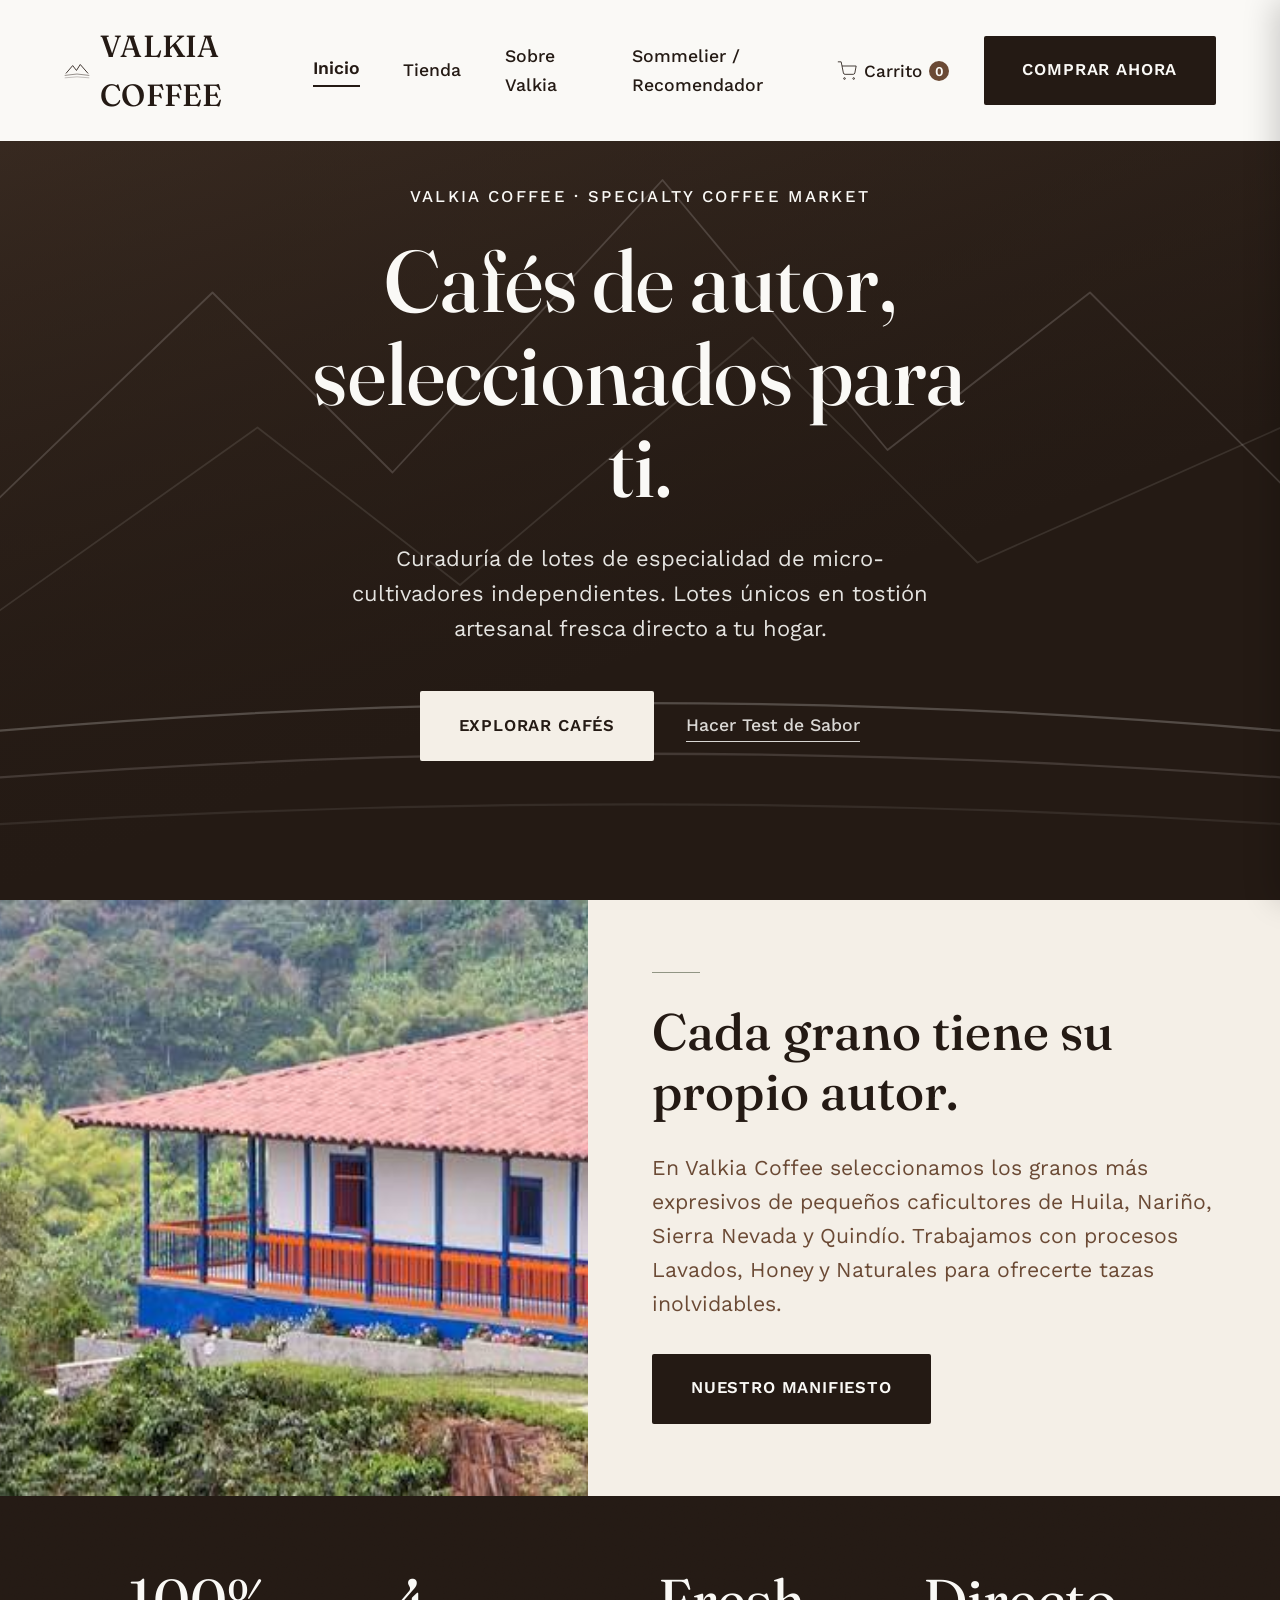
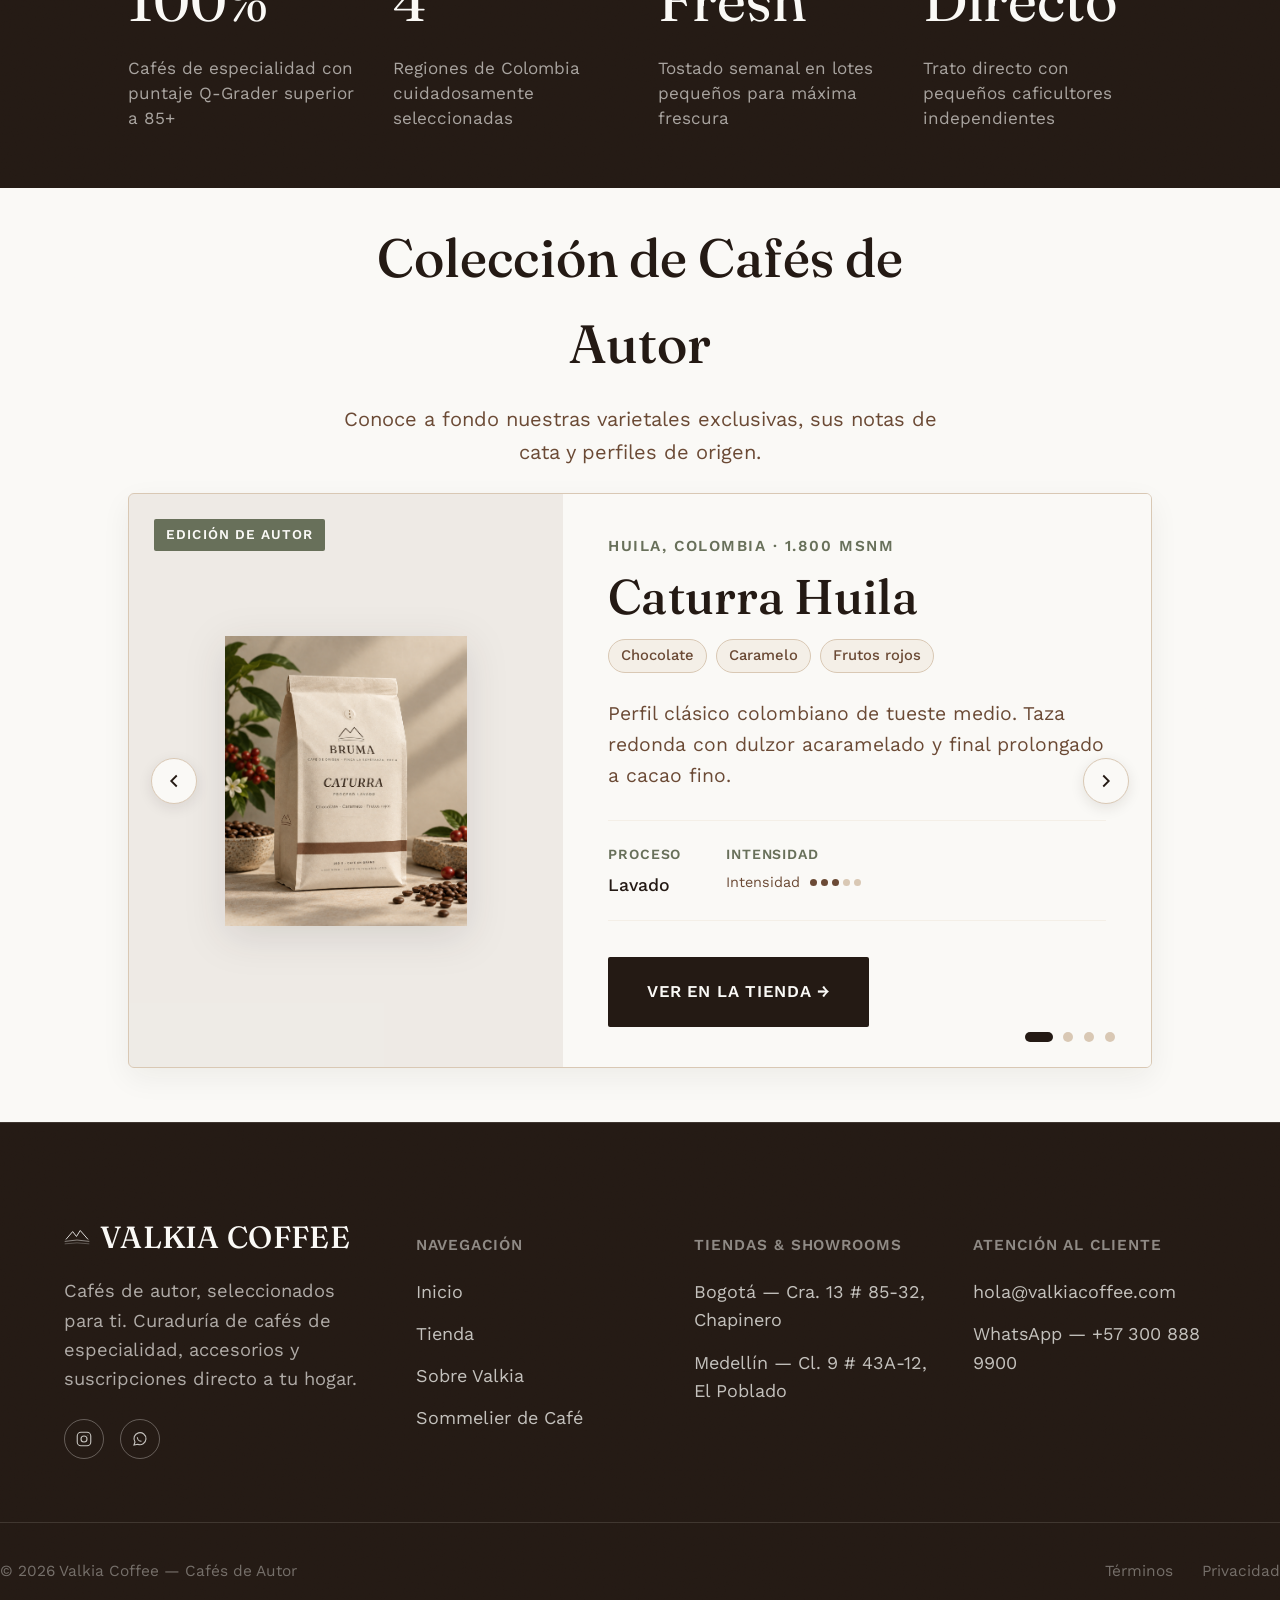
==== commit 8b9d262b: "style: ajustar espaciados del index y centrar encabezado del carrusel" ====
--- a/index.html
+++ b/index.html
@@ -1,230 +1,244 @@
 <!DOCTYPE html>
 <html lang="es">
+
 <head>
   <meta charset="UTF-8">
   <meta name="viewport" content="width=device-width, initial-scale=1.0">
   <title>Valkia Coffee — Cafés de Autor, Seleccionados para Ti</title>
-  <meta name="description" content="Valkia Coffee — Tienda de café de especialidad. Curaduría de cafés de autor de los mejores orígenes, métodos de extracción y suscripciones.">
+  <meta name="description"
+    content="Valkia Coffee — Tienda de café de especialidad. Curaduría de cafés de autor de los mejores orígenes, métodos de extracción y suscripciones.">
   <link rel="preconnect" href="https://fonts.googleapis.com">
   <link rel="preconnect" href="https://fonts.gstatic.com" crossorigin>
-  <link href="https://fonts.googleapis.com/css2?family=Fraunces:ital,opsz,wght@0,9..144,300;0,9..144,400;0,9..144,500;0,9..144,600;1,9..144,400&family=Work+Sans:wght@300;400;500;600&display=swap" rel="stylesheet">
+  <link
+    href="https://fonts.googleapis.com/css2?family=Fraunces:ital,opsz,wght@0,9..144,300;0,9..144,400;0,9..144,500;0,9..144,600;1,9..144,400&family=Work+Sans:wght@300;400;500;600&display=swap"
+    rel="stylesheet">
   <link rel="stylesheet" href="assets/css/style.css">
 </head>
+
 <body>
- 
-<div class="scroll-progress" id="scrollProgress"></div>
- 
-<header id="siteHeader">
-  <a href="index.html" class="logo">
-    <svg viewBox="0 0 48 32" fill="none" stroke="currentColor" stroke-width="1.6" stroke-linecap="round" stroke-linejoin="round">
-      <path d="M4 20 L16 6 L23 15 L30 4 L44 20"/>
-      <path d="M2 24 Q24 19 46 24" opacity="0.55"/>
-      <path d="M2 28.5 Q24 25 46 28.5" opacity="0.3"/>
-    </svg>
-    VALKIA COFFEE
-  </a>
-  <nav class="primary-nav">
+
+  <div class="scroll-progress" id="scrollProgress"></div>
+
+  <header id="siteHeader">
+    <a href="index.html" class="logo">
+      <svg viewBox="0 0 48 32" fill="none" stroke="currentColor" stroke-width="1.6" stroke-linecap="round"
+        stroke-linejoin="round">
+        <path d="M4 20 L16 6 L23 15 L30 4 L44 20" />
+        <path d="M2 24 Q24 19 46 24" opacity="0.55" />
+        <path d="M2 28.5 Q24 25 46 28.5" opacity="0.3" />
+      </svg>
+      VALKIA COFFEE
+    </a>
+    <nav class="primary-nav">
+      <a href="index.html" class="active">Inicio</a>
+      <a href="catalogo.html">Tienda</a>
+      <a href="nosotros.html">Sobre Valkia</a>
+      <a href="descubre.html">Sommelier / Recomendador</a>
+    </nav>
+    <div class="header-actions">
+      <button class="cart-trigger" aria-label="Ver carrito">
+        <svg viewBox="0 0 24 24">
+          <circle cx="9" cy="21" r="1" />
+          <circle cx="20" cy="21" r="1" />
+          <path d="M1 1h4l2.68 13.39a2 2 0 0 0 2 1.61h9.72a2 2 0 0 0 2-1.61L23 6H6" />
+        </svg>
+        <span>Carrito</span>
+        <span class="cart-badge" id="cartBadge">0</span>
+      </button>
+      <a href="catalogo.html" class="btn btn-header">COMPRAR AHORA</a>
+      <button class="menu-toggle" id="menuToggle" aria-label="Abrir menú" aria-expanded="false">
+        <span></span><span></span>
+      </button>
+    </div>
+  </header>
+
+  <div class="mobile-nav" id="mobileNav">
     <a href="index.html" class="active">Inicio</a>
     <a href="catalogo.html">Tienda</a>
     <a href="nosotros.html">Sobre Valkia</a>
     <a href="descubre.html">Sommelier / Recomendador</a>
-  </nav>
-  <div class="header-actions">
-    <button class="cart-trigger" aria-label="Ver carrito">
-      <svg viewBox="0 0 24 24">
-        <circle cx="9" cy="21" r="1"/><circle cx="20" cy="21" r="1"/>
-        <path d="M1 1h4l2.68 13.39a2 2 0 0 0 2 1.61h9.72a2 2 0 0 0 2-1.61L23 6H6"/>
+    <a href="catalogo.html" class="btn btn-primary">EXPLORAR TIENDA</a>
+  </div>
+
+  <section class="hero">
+    <div class="hero-bg">
+      <svg class="hero-mark" viewBox="0 0 1200 800" preserveAspectRatio="xMidYMax slice" fill="none" stroke="#FAF9F6"
+        stroke-width="1.6" stroke-linecap="round" stroke-linejoin="round">
+        <path d="M -50 520 L 220 260 L 380 420 L 620 160 L 820 400 L 1000 260 L 1260 520" opacity="0.16" />
+        <path d="M -50 600 L 260 380 L 440 520 L 700 300 L 900 500 L 1260 340" opacity="0.10" />
+        <path d="M -80 660 Q 600 590 1280 660" opacity="0.22" stroke-width="2" />
+        <path d="M -80 700 Q 600 640 1280 700" opacity="0.14" stroke-width="2" />
+        <path d="M -80 740 Q 600 690 1280 740" opacity="0.08" stroke-width="2" />
       </svg>
-      <span>Carrito</span>
-      <span class="cart-badge" id="cartBadge">0</span>
-    </button>
-    <a href="catalogo.html" class="btn btn-header">COMPRAR AHORA</a>
-    <button class="menu-toggle" id="menuToggle" aria-label="Abrir menú" aria-expanded="false">
-      <span></span><span></span>
-    </button>
+    </div>
+    <div class="hero-content">
+      <p class="hero-eyebrow">Valkia Coffee · Specialty Coffee Market</p>
+      <h1 class="hero-title">Cafés de autor, seleccionados para ti.</h1>
+      <p class="hero-text">Curaduría de lotes de especialidad de micro-cultivadores independientes. Lotes únicos en
+        tostión artesanal fresca directo a tu hogar.</p>
+      <div class="hero-ctas">
+        <a href="catalogo.html" class="btn btn-primary">EXPLORAR CAFÉS</a>
+        <a href="descubre.html" class="link-quiet">Hacer Test de Sabor</a>
+      </div>
+    </div>
+  </section>
+
+  <section class="filosofia">
+    <div class="filosofia-grid">
+      <div class="filosofia-photo">
+        <img src="assets/images/gallery/finca.jpg" alt="Finca de café de autor Valkia Coffee">
+      </div>
+      <div class="filosofia-copy">
+        <div class="rule"></div>
+        <h2>Cada grano tiene su propio autor.</h2>
+        <p>En Valkia Coffee seleccionamos los granos más expresivos de pequeños caficultores de Huila, Nariño, Sierra
+          Nevada y Quindío. Trabajamos con procesos Lavados, Honey y Naturales para ofrecerte tazas inolvidables.</p>
+        <div style="margin-top: 1.8rem;">
+          <a href="nosotros.html" class="btn btn-dark">NUESTRO MANIFIESTO</a>
+        </div>
+      </div>
+    </div>
+  </section>
+
+  <section class="cifras texture">
+    <div class="container cifras-grid">
+      <div class="cifra">
+        <div class="cifra-num">100%</div>
+        <p class="cifra-label">Cafés de especialidad con puntaje Q-Grader superior a 85+</p>
+      </div>
+      <div class="cifra">
+        <div class="cifra-num">4</div>
+        <p class="cifra-label">Regiones de Colombia cuidadosamente seleccionadas</p>
+      </div>
+      <div class="cifra">
+        <div class="cifra-num">Fresh</div>
+        <p class="cifra-label">Tostado semanal en lotes pequeños para máxima frescura</p>
+      </div>
+      <div class="cifra">
+        <div class="cifra-num">Directo</div>
+        <p class="cifra-label">Trato directo con pequeños caficultores independientes</p>
+      </div>
+    </div>
+  </section>
+
+  <section class="section coffee-slider-section texture">
+    <div class="container">
+      <div class="section-head reveal">
+        <div class="head-copy">
+          <h2>Colección de Cafés de Autor</h2>
+          <p>Conoce a fondo nuestras varietales exclusivas, sus notas de cata y perfiles de origen.</p>
+        </div>
+      </div>
+
+      <!-- Carrusel destacado: Foto a un lado, descripción al otro -->
+      <div class="featured-slider-container" id="featuredSliderContainer">
+        <div class="featured-slider-track" id="featuredSliderTrack">
+          <!-- Diapositivas generadas dinámicamente -->
+        </div>
+
+        <!-- Flechas manuales de navegación -->
+        <button class="slider-arrow prev" id="sliderPrev" aria-label="Café anterior">
+          <svg viewBox="0 0 24 24" width="22" height="22" stroke="currentColor" fill="none" stroke-width="2">
+            <path d="M15 18l-6-6 6-6" />
+          </svg>
+        </button>
+        <button class="slider-arrow next" id="sliderNext" aria-label="Siguiente café">
+          <svg viewBox="0 0 24 24" width="22" height="22" stroke="currentColor" fill="none" stroke-width="2">
+            <path d="M9 18l6-6-6-6" />
+          </svg>
+        </button>
+
+        <!-- Puntos indicativos -->
+        <div class="slider-dots" id="sliderDots"></div>
+      </div>
+    </div>
+  </section>
+
+
+  <footer class="texture">
+    <div class="container footer-top">
+      <div class="footer-brand">
+        <a href="index.html" class="logo">
+          <svg viewBox="0 0 48 32" fill="none" stroke="currentColor" stroke-width="1.6" stroke-linecap="round"
+            stroke-linejoin="round">
+            <path d="M4 20 L16 6 L23 15 L30 4 L44 20" />
+            <path d="M2 24 Q24 19 46 24" opacity="0.55" />
+            <path d="M2 28.5 Q24 25 46 28.5" opacity="0.3" />
+          </svg>
+          VALKIA COFFEE
+        </a>
+        <p>Cafés de autor, seleccionados para ti. Curaduría de cafés de especialidad, accesorios y suscripciones directo
+          a tu hogar.</p>
+        <div class="footer-social">
+          <a href="#" aria-label="Instagram">
+            <svg viewBox="0 0 24 24" stroke-width="1.5">
+              <rect x="3" y="3" width="18" height="18" rx="5" />
+              <circle cx="12" cy="12" r="4" />
+              <circle cx="17.2" cy="6.8" r="0.6" fill="currentColor" stroke="none" />
+            </svg>
+          </a>
+          <a href="#" aria-label="WhatsApp">
+            <svg viewBox="0 0 24 24" stroke-width="1.5">
+              <path d="M4 20l1.3-4A8 8 0 1 1 9 19l-5 1z" />
+              <path d="M8.5 9.5c0 3 2.5 5.5 5.5 5.5" />
+            </svg>
+          </a>
+        </div>
+      </div>
+      <div class="footer-col">
+        <h4>Navegación</h4>
+        <ul>
+          <li><a href="index.html">Inicio</a></li>
+          <li><a href="catalogo.html">Tienda</a></li>
+          <li><a href="nosotros.html">Sobre Valkia</a></li>
+          <li><a href="descubre.html">Sommelier de Café</a></li>
+        </ul>
+      </div>
+      <div class="footer-col">
+        <h4>Tiendas & Showrooms</h4>
+        <ul>
+          <li>Bogotá — Cra. 13 # 85-32, Chapinero</li>
+          <li>Medellín — Cl. 9 # 43A-12, El Poblado</li>
+        </ul>
+      </div>
+      <div class="footer-col">
+        <h4>Atención al Cliente</h4>
+        <ul>
+          <li><a href="mailto:hola@valkiacoffee.com">hola@valkiacoffee.com</a></li>
+          <li><a href="#">WhatsApp — +57 300 888 9900</a></li>
+        </ul>
+      </div>
+    </div>
+    <div class="container footer-bottom">
+      <p class="footer-fine">© 2026 Valkia Coffee — Cafés de Autor</p>
+      <div class="footer-legal">
+        <a href="#">Términos</a>
+        <a href="#">Privacidad</a>
+      </div>
+    </div>
+  </footer>
+
+  <!-- MODAL CARRITO DE COMPRAS -->
+  <div class="cart-overlay" id="cartOverlay"></div>
+  <div class="cart-drawer" id="cartDrawer">
+    <div class="cart-header">
+      <h3>Tu Carrito Valkia</h3>
+      <button class="cart-close" id="cartClose">&times;</button>
+    </div>
+    <div class="cart-body" id="cartBody"></div>
+    <div class="cart-footer">
+      <div class="cart-total-row">
+        <span>Subtotal</span>
+        <span id="cartSubtotal">$0</span>
+      </div>
+      <button class="btn btn-dark cart-checkout-btn"
+        onclick="alert('¡Gracias por comprar en Valkia Coffee! Redirigiendo a pasarela de pago segura...')">FINALIZAR
+        COMPRA</button>
+    </div>
   </div>
-</header>
- 
-<div class="mobile-nav" id="mobileNav">
-  <a href="index.html" class="active">Inicio</a>
-  <a href="catalogo.html">Tienda</a>
-  <a href="nosotros.html">Sobre Valkia</a>
-  <a href="descubre.html">Sommelier / Recomendador</a>
-  <a href="catalogo.html" class="btn btn-primary">EXPLORAR TIENDA</a>
-</div>
- 
-<section class="hero">
-  <div class="hero-bg">
-    <svg class="hero-mark" viewBox="0 0 1200 800" preserveAspectRatio="xMidYMax slice" fill="none" stroke="#FAF9F6" stroke-width="1.6" stroke-linecap="round" stroke-linejoin="round">
-      <path d="M -50 520 L 220 260 L 380 420 L 620 160 L 820 400 L 1000 260 L 1260 520" opacity="0.16"/>
-      <path d="M -50 600 L 260 380 L 440 520 L 700 300 L 900 500 L 1260 340" opacity="0.10"/>
-      <path d="M -80 660 Q 600 590 1280 660" opacity="0.22" stroke-width="2"/>
-      <path d="M -80 700 Q 600 640 1280 700" opacity="0.14" stroke-width="2"/>
-      <path d="M -80 740 Q 600 690 1280 740" opacity="0.08" stroke-width="2"/>
-    </svg>
-  </div>
-  <div class="hero-content">
-    <p class="hero-eyebrow">Valkia Coffee · Specialty Coffee Market</p>
-    <h1 class="hero-title">Cafés de autor, seleccionados para ti.</h1>
-    <p class="hero-text">Curaduría de lotes de especialidad de micro-cultivadores independientes. Lotes únicos en tostión artesanal fresca directo a tu hogar.</p>
-    <div class="hero-ctas">
-      <a href="catalogo.html" class="btn btn-primary">EXPLORAR CAFÉS</a>
-      <a href="descubre.html" class="link-quiet">Hacer Test de Sabor</a>
-    </div>
-  </div>
-</section>
- 
-<section class="filosofia">
-  <div class="filosofia-grid">
-    <div class="filosofia-photo">
-      <img src="assets/images/gallery/finca.jpg" alt="Finca de café de autor Valkia Coffee">
-    </div>
-    <div class="filosofia-copy">
-      <div class="rule"></div>
-      <h2>Cada grano tiene su propio autor.</h2>
-      <p>En Valkia Coffee seleccionamos los granos más expresivos de pequeños caficultores de Huila, Nariño, Sierra Nevada y Quindío. Trabajamos con procesos Lavados, Honey y Naturales para ofrecerte tazas inolvidables.</p>
-      <div style="margin-top: 1.8rem;">
-        <a href="nosotros.html" class="btn btn-dark">NUESTRO MANIFIESTO</a>
-      </div>
-    </div>
-  </div>
-</section>
- 
-<section class="cifras texture">
-  <div class="container cifras-grid">
-    <div class="cifra">
-      <div class="cifra-num">100%</div>
-      <p class="cifra-label">Cafés de especialidad con puntaje Q-Grader superior a 85+</p>
-    </div>
-    <div class="cifra">
-      <div class="cifra-num">4</div>
-      <p class="cifra-label">Regiones de Colombia cuidadosamente seleccionadas</p>
-    </div>
-    <div class="cifra">
-      <div class="cifra-num">Fresh</div>
-      <p class="cifra-label">Tostado semanal en lotes pequeños para máxima frescura</p>
-    </div>
-    <div class="cifra">
-      <div class="cifra-num">Directo</div>
-      <p class="cifra-label">Trato directo con pequeños caficultores independientes</p>
-    </div>
-  </div>
-</section>
- 
-<section class="section coffee-slider-section texture">
-  <div class="container">
-    <div class="section-head reveal">
-      <div class="head-copy">
-        <h2>Colección de Cafés de Autor</h2>
-        <p>Conoce a fondo nuestras varietales exclusivas, sus notas de cata y perfiles de origen.</p>
-      </div>
-      <a href="catalogo.html" class="btn btn-dark">VER TIENDA COMPLETA</a>
-    </div>
-
-    <!-- Carrusel destacado: Foto a un lado, descripción al otro -->
-    <div class="featured-slider-container" id="featuredSliderContainer">
-      <div class="featured-slider-track" id="featuredSliderTrack">
-        <!-- Diapositivas generadas dinámicamente -->
-      </div>
-
-      <!-- Flechas manuales de navegación -->
-      <button class="slider-arrow prev" id="sliderPrev" aria-label="Café anterior">
-        <svg viewBox="0 0 24 24" width="22" height="22" stroke="currentColor" fill="none" stroke-width="2"><path d="M15 18l-6-6 6-6"/></svg>
-      </button>
-      <button class="slider-arrow next" id="sliderNext" aria-label="Siguiente café">
-        <svg viewBox="0 0 24 24" width="22" height="22" stroke="currentColor" fill="none" stroke-width="2"><path d="M9 18l6-6-6-6"/></svg>
-      </button>
-
-      <!-- Puntos indicativos -->
-      <div class="slider-dots" id="sliderDots"></div>
-    </div>
-  </div>
-</section>
- 
-<section class="momento">
-  <div class="momento-bg">
-    <svg viewBox="0 0 1200 640" preserveAspectRatio="xMidYMid slice" fill="none" stroke="#FAF9F6" stroke-width="1.4">
-      <path d="M -60 500 Q 300 420 600 480 T 1260 440" opacity="0.14"/>
-      <path d="M -60 540 Q 300 465 600 520 T 1260 480" opacity="0.10"/>
-      <path d="M -60 580 Q 300 510 600 560 T 1260 520" opacity="0.07"/>
-      <path d="M -60 200 L 260 60 L 430 190 L 640 20 L 900 200 L 1120 90 L 1260 200" opacity="0.09"/>
-    </svg>
-  </div>
-  <p class="momento-text reveal">Una taza de autor es el resultado del respeto a la tierra y al origen.</p>
-</section>
- 
-<footer class="texture">
-  <div class="container footer-top">
-    <div class="footer-brand">
-      <a href="index.html" class="logo">
-        <svg viewBox="0 0 48 32" fill="none" stroke="currentColor" stroke-width="1.6" stroke-linecap="round" stroke-linejoin="round">
-          <path d="M4 20 L16 6 L23 15 L30 4 L44 20"/>
-          <path d="M2 24 Q24 19 46 24" opacity="0.55"/>
-          <path d="M2 28.5 Q24 25 46 28.5" opacity="0.3"/>
-        </svg>
-        VALKIA COFFEE
-      </a>
-      <p>Cafés de autor, seleccionados para ti. Curaduría de cafés de especialidad, accesorios y suscripciones directo a tu hogar.</p>
-      <div class="footer-social">
-        <a href="#" aria-label="Instagram">
-          <svg viewBox="0 0 24 24" stroke-width="1.5"><rect x="3" y="3" width="18" height="18" rx="5"/><circle cx="12" cy="12" r="4"/><circle cx="17.2" cy="6.8" r="0.6" fill="currentColor" stroke="none"/></svg>
-        </a>
-        <a href="#" aria-label="WhatsApp">
-          <svg viewBox="0 0 24 24" stroke-width="1.5"><path d="M4 20l1.3-4A8 8 0 1 1 9 19l-5 1z"/><path d="M8.5 9.5c0 3 2.5 5.5 5.5 5.5"/></svg>
-        </a>
-      </div>
-    </div>
-    <div class="footer-col">
-      <h4>Navegación</h4>
-      <ul>
-        <li><a href="index.html">Inicio</a></li>
-        <li><a href="catalogo.html">Tienda</a></li>
-        <li><a href="nosotros.html">Sobre Valkia</a></li>
-        <li><a href="descubre.html">Sommelier de Café</a></li>
-      </ul>
-    </div>
-    <div class="footer-col">
-      <h4>Tiendas & Showrooms</h4>
-      <ul>
-        <li>Bogotá — Cra. 13 # 85-32, Chapinero</li>
-        <li>Medellín — Cl. 9 # 43A-12, El Poblado</li>
-      </ul>
-    </div>
-    <div class="footer-col">
-      <h4>Atención al Cliente</h4>
-      <ul>
-        <li><a href="mailto:hola@valkiacoffee.com">hola@valkiacoffee.com</a></li>
-        <li><a href="#">WhatsApp — +57 300 888 9900</a></li>
-      </ul>
-    </div>
-  </div>
-  <div class="container footer-bottom">
-    <p class="footer-fine">© 2026 Valkia Coffee — Cafés de Autor</p>
-    <div class="footer-legal">
-      <a href="#">Términos</a>
-      <a href="#">Privacidad</a>
-    </div>
-  </div>
-</footer>
-
-<!-- MODAL CARRITO DE COMPRAS -->
-<div class="cart-overlay" id="cartOverlay"></div>
-<div class="cart-drawer" id="cartDrawer">
-  <div class="cart-header">
-    <h3>Tu Carrito Valkia</h3>
-    <button class="cart-close" id="cartClose">&times;</button>
-  </div>
-  <div class="cart-body" id="cartBody"></div>
-  <div class="cart-footer">
-    <div class="cart-total-row">
-      <span>Subtotal</span>
-      <span id="cartSubtotal">$0</span>
-    </div>
-    <button class="btn btn-dark cart-checkout-btn" onclick="alert('¡Gracias por comprar en Valkia Coffee! Redirigiendo a pasarela de pago segura...')">FINALIZAR COMPRA</button>
-  </div>
-</div>
-
-<script src="assets/js/script.js"></script>
- 
+
+  <script src="assets/js/script.js"></script>
+
 </body>
+
 </html>
--- a/assets/css/style.css
+++ b/assets/css/style.css
@@ -118,14 +118,18 @@
   .hero{
     position:relative;
     min-height:100vh;
-    display:flex; align-items:flex-end;
+    display:flex;
+    align-items:center;
+    justify-content:center;
     color:var(--blanco);
     overflow:hidden;
+    text-align:center;
+    padding-top:4rem;
   }
   .hero-bg{
     position:absolute; inset:0;
     background:
-      linear-gradient(180deg, rgba(36,26,20,0.15) 0%, rgba(36,26,20,0.55) 60%, rgba(36,26,20,0.95) 100%),
+      linear-gradient(180deg, rgba(36,26,20,0.3) 0%, rgba(36,26,20,0.65) 60%, rgba(36,26,20,0.95) 100%),
       linear-gradient(160deg, #4A382C 0%, #241A14 65%);
   }
   .hero-mark{
@@ -133,27 +137,32 @@
   }
   .hero-content{
     position:relative; z-index:2;
-    padding:0 var(--pad) 5.5rem;
-    max-width:640px;
+    padding:4rem var(--pad) 5.5rem;
+    max-width:820px;
+    margin:0 auto;
+    display:flex;
+    flex-direction:column;
+    align-items:center;
   }
   .hero-eyebrow{
-    font-size:0.92rem; letter-spacing:0.13em; text-transform:uppercase;
+    font-size:0.92rem; letter-spacing:0.14em; text-transform:uppercase;
     font-weight:500; opacity:0.85; margin-bottom:1.4rem;
     opacity:0; animation:rise 0.9s ease 0.15s forwards;
   }
   .hero-title{
-    font-size:clamp(2.8rem, 7vw, 5.4rem);
-    line-height:1.05;
+    font-size:clamp(2.8rem, 6.8vw, 5.2rem);
+    line-height:1.06;
     margin-bottom:1.6rem;
+    max-width:16ch;
     opacity:0; animation:rise 0.9s ease 0.35s forwards;
   }
   .hero-text{
-    font-size:1.22rem; max-width:36ch; margin-bottom:2.2rem;
+    font-size:1.22rem; max-width:44ch; margin-bottom:2.5rem;
     color:rgba(250,249,246,0.9);
     opacity:0; animation:rise 0.9s ease 0.55s forwards;
   }
   .hero-ctas{
-    display:flex; align-items:center; gap:1.8rem; flex-wrap:wrap;
+    display:flex; align-items:center; justify-content:center; gap:1.8rem; flex-wrap:wrap;
     opacity:0; animation:rise 0.9s ease 0.75s forwards;
   }
   @keyframes rise{ from{ opacity:0; transform:translateY(18px);} to{ opacity:1; transform:translateY(0);} }
@@ -190,7 +199,7 @@
   }
  
   /* ---------- cifras ---------- */
-  .cifras{ background:var(--cafe-oscuro); color:var(--blanco); padding:4.6rem var(--pad); }
+  .cifras{ background:var(--cafe-oscuro); color:var(--blanco); padding:3.2rem var(--pad); }
   .cifras-grid{ display:grid; grid-template-columns:repeat(2,1fr); gap:3rem 2rem; }
   @media (min-width:800px){ .cifras-grid{ grid-template-columns:repeat(4,1fr); gap:2rem; } }
   .cifra-num{ font-family:var(--serif); font-size:clamp(2.3rem,4.6vw,3.3rem); margin-bottom:0.5rem; }
@@ -249,10 +258,10 @@
   .reveal.in-view{ opacity:1; transform:translateY(0); }
  
   /* ---------- section heads ---------- */
-  .section{ padding:6.5rem var(--pad); }
+  .section{ padding:4rem var(--pad); }
   .section-head{
     display:flex; align-items:flex-end; justify-content:space-between; gap:2rem;
-    margin-bottom:3.2rem;
+    margin-bottom:2rem;
   }
   .section-head .head-copy{ display:flex; flex-direction:column; gap:0.9rem; max-width:560px; }
   .section-head h2{ font-size:clamp(2.1rem, 4.2vw, 3.1rem); }
@@ -531,7 +540,10 @@
   }
 
   /* ---------- Featured Coffee Slider (Index) ---------- */
-  .coffee-slider-section{ background:var(--blanco); position:relative; }
+  .coffee-slider-section{ background:var(--blanco); position:relative; padding: 1.5rem var(--pad) 3rem; }
+  .coffee-slider-section .section-head{ display:flex; flex-direction:column; align-items:center; text-align:center; margin-bottom: 1.4rem; }
+  .coffee-slider-section .head-copy{ align-items:center; text-align:center; max-width:640px; margin:0 auto; }
+  .coffee-slider-section .reveal{ opacity: 1 !important; transform: none !important; }
 
   .featured-slider-container{
     position:relative;
@@ -545,7 +557,7 @@
   .featured-slider-track{
     position:relative;
     width:100%;
-    min-height:480px;
+    min-height:380px;
   }
 
   .slider-slide{
@@ -553,8 +565,8 @@
     inset:0;
     opacity:0;
     visibility:hidden;
-    transition:opacity 0.6s cubic-bezier(0.16, 1, 0.3, 1), transform 0.6s cubic-bezier(0.16, 1, 0.3, 1);
-    transform:translateX(30px);
+    transition:opacity 0.5s cubic-bezier(0.16, 1, 0.3, 1), transform 0.5s cubic-bezier(0.16, 1, 0.3, 1);
+    transform:translateX(20px);
     pointer-events:none;
   }
 
@@ -569,18 +581,18 @@
   .slide-grid{
     display:grid;
     grid-template-columns:1fr;
-    min-height:480px;
+    min-height:380px;
   }
 
   @media (min-width:860px){
     .slide-grid{
-      grid-template-columns:0.88fr 1.12fr;
+      grid-template-columns:0.85fr 1.15fr;
     }
   }
 
   .slide-photo-col{
     position:relative;
-    padding:3rem 2rem;
+    padding:2rem 1.5rem;
     display:flex;
     align-items:center;
     justify-content:center;
@@ -588,10 +600,10 @@
   }
 
   .slide-photo-col img{
-    max-height:360px;
+    max-height:290px;
     width:auto;
     object-fit:contain;
-    filter:drop-shadow(0 12px 24px rgba(36,26,20,0.15));
+    filter:drop-shadow(0 10px 20px rgba(36,26,20,0.12));
     transition:transform 0.5s ease;
   }
 
@@ -601,8 +613,8 @@
 
   .slide-badge{
     position:absolute;
-    top:1.6rem;
-    left:1.6rem;
+    top:1.4rem;
+    left:1.4rem;
     background:var(--oliva);
     color:var(--blanco);
     font-size:0.75rem;
@@ -614,7 +626,7 @@
   }
 
   .slide-info-col{
-    padding:3.5rem 3rem;
+    padding:2.2rem 2.5rem;
     display:flex;
     flex-direction:column;
     justify-content:center;
@@ -623,7 +635,7 @@
 
   @media (max-width:600px){
     .slide-info-col{
-      padding:2rem 1.5rem 3.5rem;
+      padding:1.8rem 1.2rem 3.5rem;
     }
   }
 
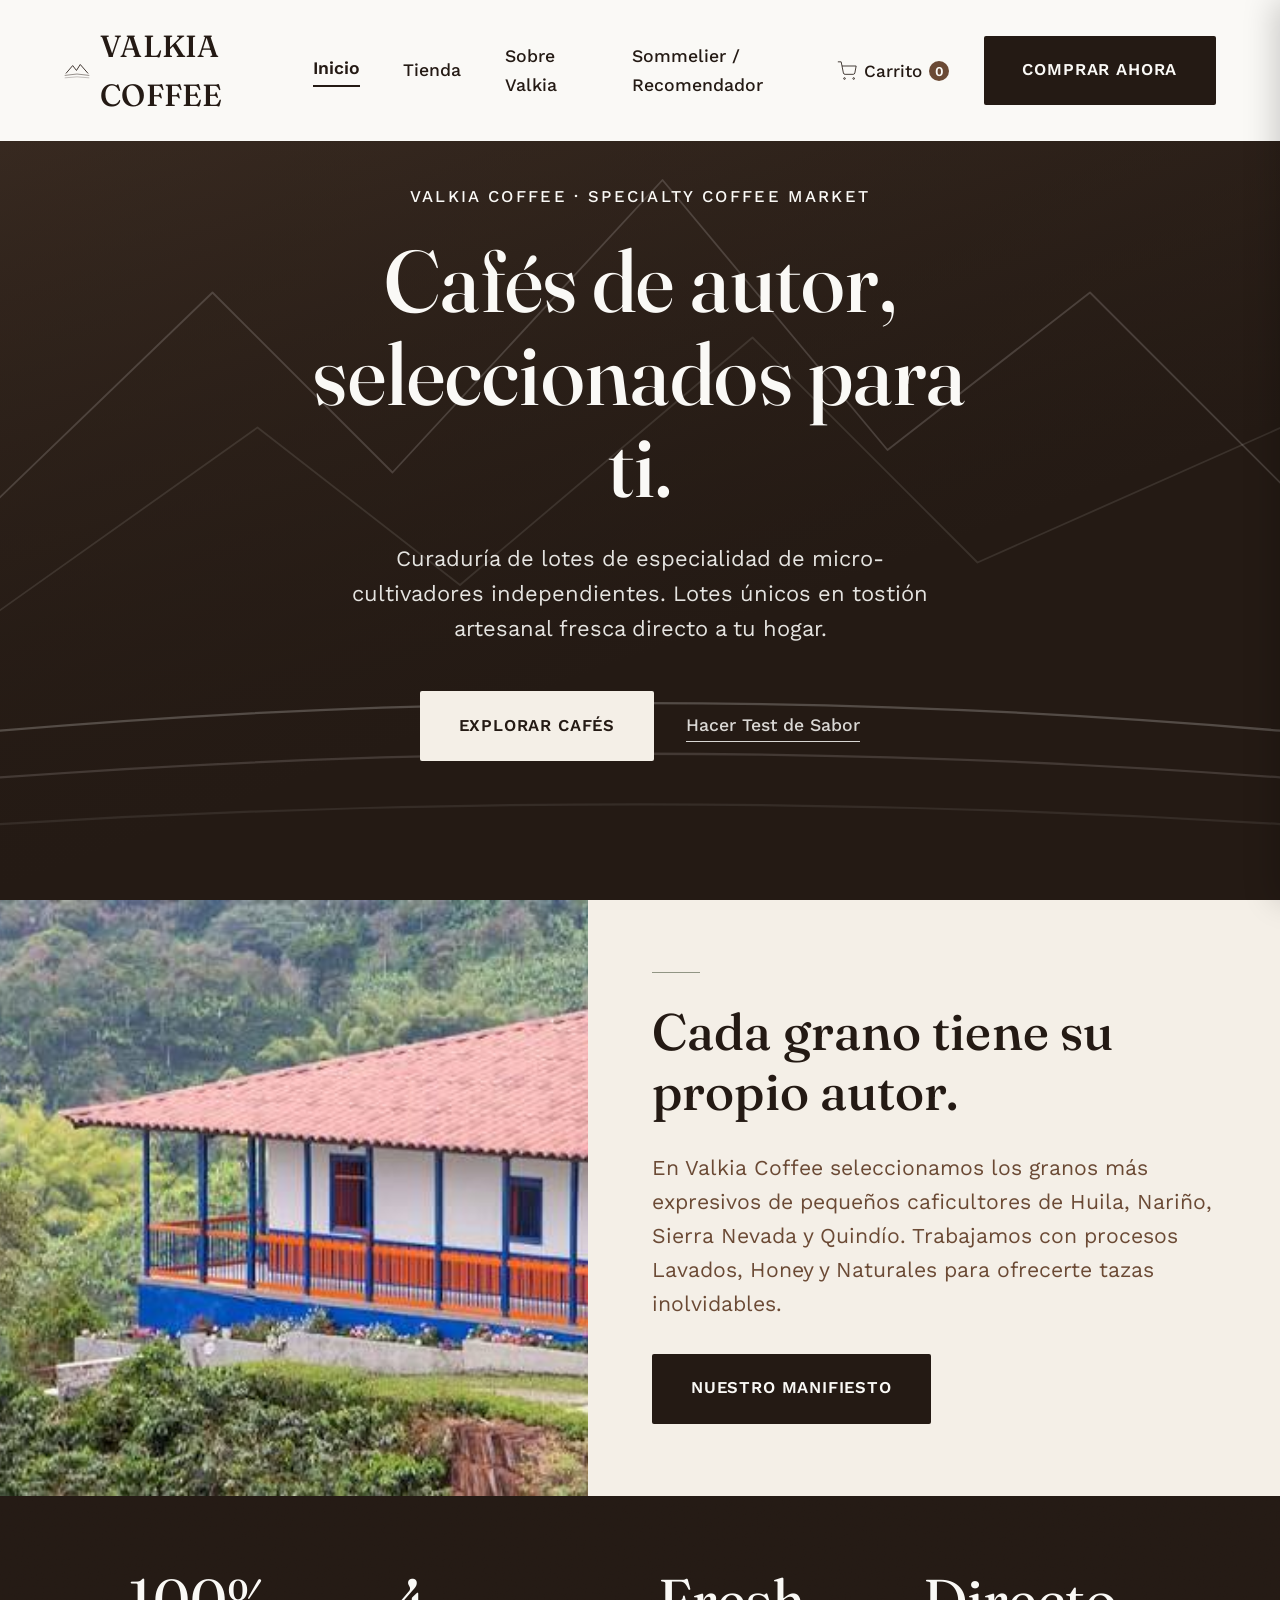
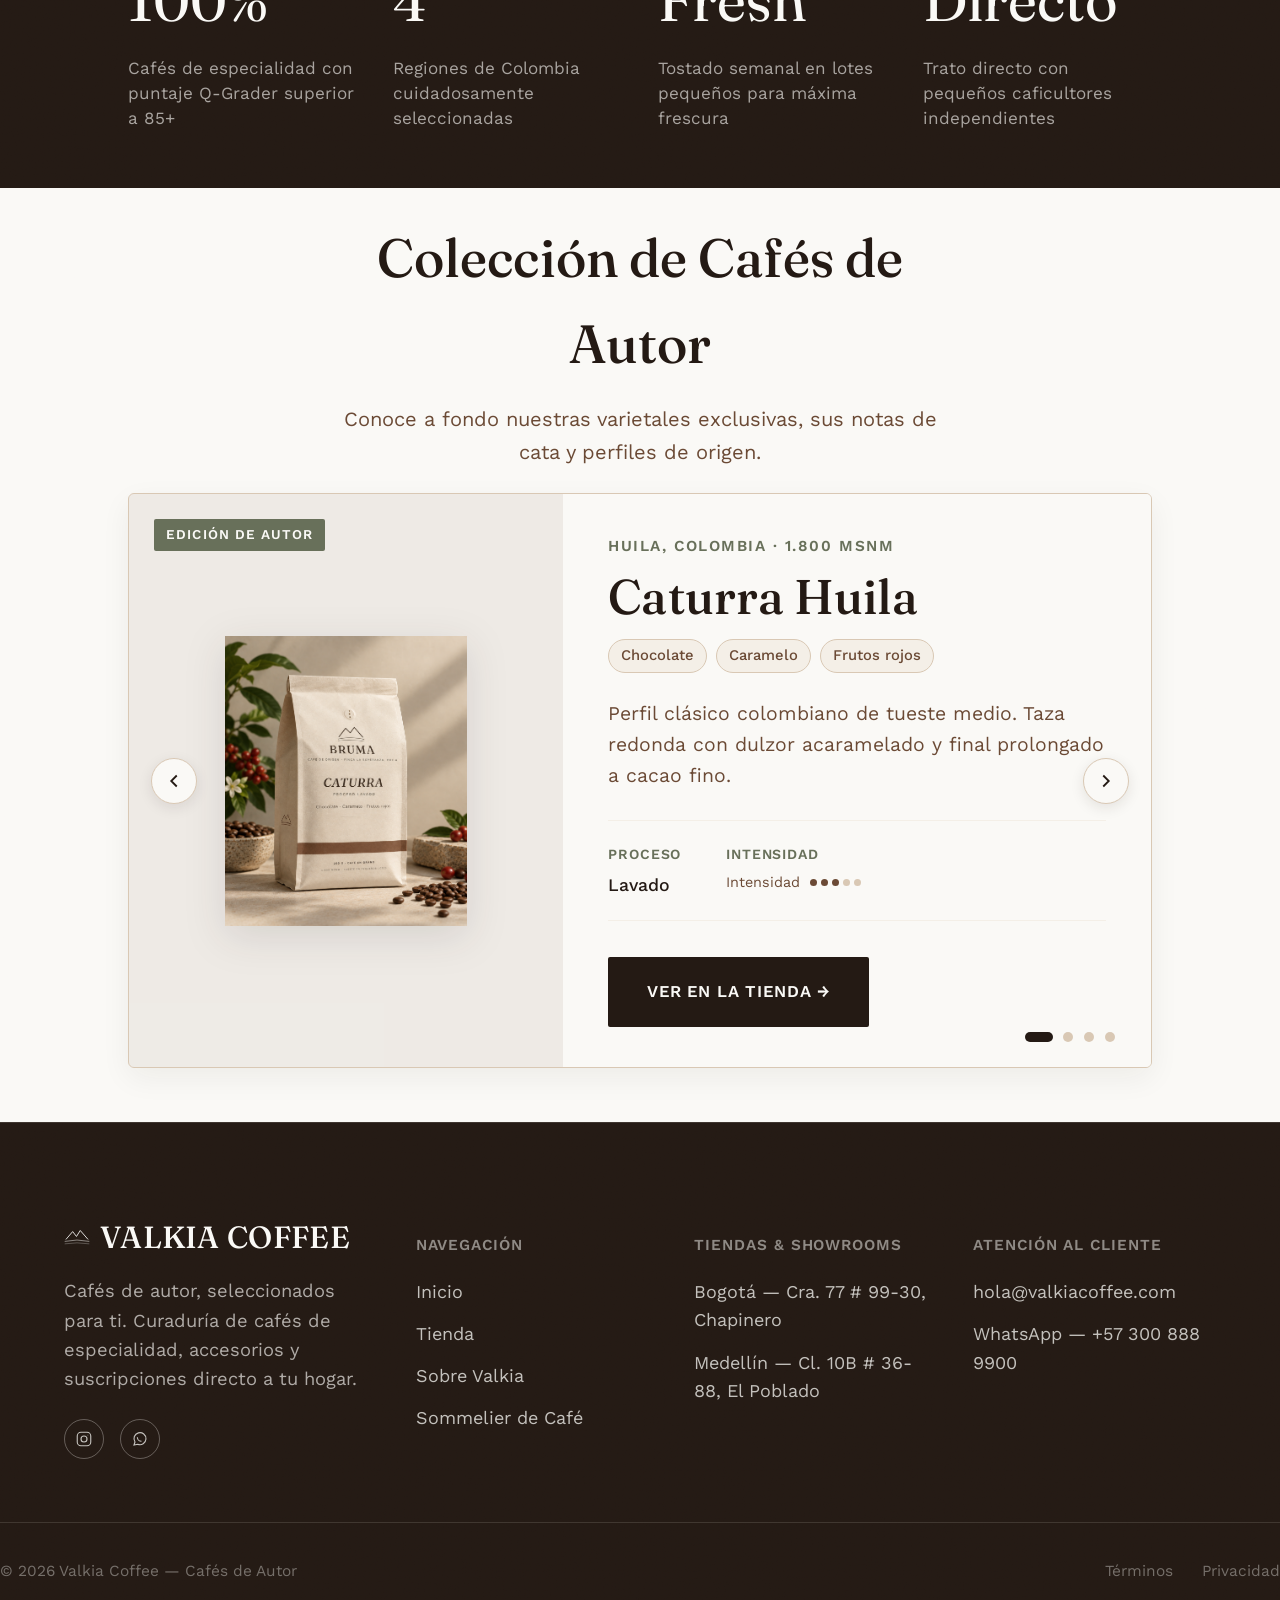
==== commit 40a45bac: "cambiar direcciones showrooms" ====
--- a/index.html
+++ b/index.html
@@ -52,107 +52,109 @@
     </div>
   </header>
 
-  <div class="mobile-nav" id="mobileNav">
+  <nav class="mobile-nav" id="mobileNav">
     <a href="index.html" class="active">Inicio</a>
     <a href="catalogo.html">Tienda</a>
     <a href="nosotros.html">Sobre Valkia</a>
     <a href="descubre.html">Sommelier / Recomendador</a>
     <a href="catalogo.html" class="btn btn-primary">EXPLORAR TIENDA</a>
-  </div>
-
-  <section class="hero">
-    <div class="hero-bg">
-      <svg class="hero-mark" viewBox="0 0 1200 800" preserveAspectRatio="xMidYMax slice" fill="none" stroke="#FAF9F6"
-        stroke-width="1.6" stroke-linecap="round" stroke-linejoin="round">
-        <path d="M -50 520 L 220 260 L 380 420 L 620 160 L 820 400 L 1000 260 L 1260 520" opacity="0.16" />
-        <path d="M -50 600 L 260 380 L 440 520 L 700 300 L 900 500 L 1260 340" opacity="0.10" />
-        <path d="M -80 660 Q 600 590 1280 660" opacity="0.22" stroke-width="2" />
-        <path d="M -80 700 Q 600 640 1280 700" opacity="0.14" stroke-width="2" />
-        <path d="M -80 740 Q 600 690 1280 740" opacity="0.08" stroke-width="2" />
-      </svg>
-    </div>
-    <div class="hero-content">
-      <p class="hero-eyebrow">Valkia Coffee · Specialty Coffee Market</p>
-      <h1 class="hero-title">Cafés de autor, seleccionados para ti.</h1>
-      <p class="hero-text">Curaduría de lotes de especialidad de micro-cultivadores independientes. Lotes únicos en
-        tostión artesanal fresca directo a tu hogar.</p>
-      <div class="hero-ctas">
-        <a href="catalogo.html" class="btn btn-primary">EXPLORAR CAFÉS</a>
-        <a href="descubre.html" class="link-quiet">Hacer Test de Sabor</a>
-      </div>
-    </div>
-  </section>
-
-  <section class="filosofia">
-    <div class="filosofia-grid">
-      <div class="filosofia-photo">
-        <img src="assets/images/gallery/finca.jpg" alt="Finca de café de autor Valkia Coffee">
-      </div>
-      <div class="filosofia-copy">
-        <div class="rule"></div>
-        <h2>Cada grano tiene su propio autor.</h2>
-        <p>En Valkia Coffee seleccionamos los granos más expresivos de pequeños caficultores de Huila, Nariño, Sierra
-          Nevada y Quindío. Trabajamos con procesos Lavados, Honey y Naturales para ofrecerte tazas inolvidables.</p>
-        <div style="margin-top: 1.8rem;">
-          <a href="nosotros.html" class="btn btn-dark">NUESTRO MANIFIESTO</a>
-        </div>
-      </div>
-    </div>
-  </section>
-
-  <section class="cifras texture">
-    <div class="container cifras-grid">
-      <div class="cifra">
-        <div class="cifra-num">100%</div>
-        <p class="cifra-label">Cafés de especialidad con puntaje Q-Grader superior a 85+</p>
-      </div>
-      <div class="cifra">
-        <div class="cifra-num">4</div>
-        <p class="cifra-label">Regiones de Colombia cuidadosamente seleccionadas</p>
-      </div>
-      <div class="cifra">
-        <div class="cifra-num">Fresh</div>
-        <p class="cifra-label">Tostado semanal en lotes pequeños para máxima frescura</p>
-      </div>
-      <div class="cifra">
-        <div class="cifra-num">Directo</div>
-        <p class="cifra-label">Trato directo con pequeños caficultores independientes</p>
-      </div>
-    </div>
-  </section>
-
-  <section class="section coffee-slider-section texture">
-    <div class="container">
-      <div class="section-head reveal">
-        <div class="head-copy">
-          <h2>Colección de Cafés de Autor</h2>
-          <p>Conoce a fondo nuestras varietales exclusivas, sus notas de cata y perfiles de origen.</p>
-        </div>
-      </div>
-
-      <!-- Carrusel destacado: Foto a un lado, descripción al otro -->
-      <div class="featured-slider-container" id="featuredSliderContainer">
-        <div class="featured-slider-track" id="featuredSliderTrack">
-          <!-- Diapositivas generadas dinámicamente -->
-        </div>
-
-        <!-- Flechas manuales de navegación -->
-        <button class="slider-arrow prev" id="sliderPrev" aria-label="Café anterior">
-          <svg viewBox="0 0 24 24" width="22" height="22" stroke="currentColor" fill="none" stroke-width="2">
-            <path d="M15 18l-6-6 6-6" />
-          </svg>
-        </button>
-        <button class="slider-arrow next" id="sliderNext" aria-label="Siguiente café">
-          <svg viewBox="0 0 24 24" width="22" height="22" stroke="currentColor" fill="none" stroke-width="2">
-            <path d="M9 18l6-6-6-6" />
-          </svg>
-        </button>
-
-        <!-- Puntos indicativos -->
-        <div class="slider-dots" id="sliderDots"></div>
-      </div>
-    </div>
-  </section>
+  </nav>
+
+  <main>
+    <section class="hero">
+      <div class="hero-bg">
+        <svg class="hero-mark" viewBox="0 0 1200 800" preserveAspectRatio="xMidYMax slice" fill="none" stroke="#FAF9F6"
+          stroke-width="1.6" stroke-linecap="round" stroke-linejoin="round">
+          <path d="M -50 520 L 220 260 L 380 420 L 620 160 L 820 400 L 1000 260 L 1260 520" opacity="0.16" />
+          <path d="M -50 600 L 260 380 L 440 520 L 700 300 L 900 500 L 1260 340" opacity="0.10" />
+          <path d="M -80 660 Q 600 590 1280 660" opacity="0.22" stroke-width="2" />
+          <path d="M -80 700 Q 600 640 1280 700" opacity="0.14" stroke-width="2" />
+          <path d="M -80 740 Q 600 690 1280 740" opacity="0.08" stroke-width="2" />
+        </svg>
+      </div>
+      <div class="hero-content">
+        <p class="hero-eyebrow">Valkia Coffee · Specialty Coffee Market</p>
+        <h1 class="hero-title">Cafés de autor, seleccionados para ti.</h1>
+        <p class="hero-text">Curaduría de lotes de especialidad de micro-cultivadores independientes. Lotes únicos en
+          tostión artesanal fresca directo a tu hogar.</p>
+        <div class="hero-ctas">
+          <a href="catalogo.html" class="btn btn-primary">EXPLORAR CAFÉS</a>
+          <a href="descubre.html" class="link-quiet">Hacer Test de Sabor</a>
+        </div>
+      </div>
+    </section>
+
+    <section class="filosofia">
+      <div class="filosofia-grid">
+        <div class="filosofia-photo">
+          <img src="assets/images/gallery/finca.jpg" alt="Finca de café de autor Valkia Coffee">
+        </div>
+        <div class="filosofia-copy">
+          <div class="rule"></div>
+          <h2>Cada grano tiene su propio autor.</h2>
+          <p>En Valkia Coffee seleccionamos los granos más expresivos de pequeños caficultores de Huila, Nariño, Sierra
+            Nevada y Quindío. Trabajamos con procesos Lavados, Honey y Naturales para ofrecerte tazas inolvidables.</p>
+          <div class="manifiesto-cta">
+            <a href="nosotros.html" class="btn btn-dark">NUESTRO MANIFIESTO</a>
+          </div>
+        </div>
+      </div>
+    </section>
+
+    <section class="cifras texture">
+      <div class="container cifras-grid">
+        <div class="cifra">
+          <div class="cifra-num">100%</div>
+          <p class="cifra-label">Cafés de especialidad con puntaje Q-Grader superior a 85+</p>
+        </div>
+        <div class="cifra">
+          <div class="cifra-num">4</div>
+          <p class="cifra-label">Regiones de Colombia cuidadosamente seleccionadas</p>
+        </div>
+        <div class="cifra">
+          <div class="cifra-num">Fresh</div>
+          <p class="cifra-label">Tostado semanal en lotes pequeños para máxima frescura</p>
+        </div>
+        <div class="cifra">
+          <div class="cifra-num">Directo</div>
+          <p class="cifra-label">Trato directo con pequeños caficultores independientes</p>
+        </div>
+      </div>
+    </section>
+
+    <section class="section coffee-slider-section texture">
+      <div class="container">
+        <div class="section-head reveal">
+          <div class="head-copy">
+            <h2>Colección de Cafés de Autor</h2>
+            <p>Conoce a fondo nuestras varietales exclusivas, sus notas de cata y perfiles de origen.</p>
+          </div>
+        </div>
+
+        <!-- Carrusel destacado: Foto a un lado, descripción al otro -->
+        <div class="featured-slider-container" id="featuredSliderContainer">
+          <div class="featured-slider-track" id="featuredSliderTrack">
+            <!-- Diapositivas generadas dinámicamente -->
+          </div>
+
+          <!-- Flechas manuales de navegación -->
+          <button class="slider-arrow prev" id="sliderPrev" aria-label="Café anterior">
+            <svg viewBox="0 0 24 24" width="22" height="22" stroke="currentColor" fill="none" stroke-width="2">
+              <path d="M15 18l-6-6 6-6" />
+            </svg>
+          </button>
+          <button class="slider-arrow next" id="sliderNext" aria-label="Siguiente café">
+            <svg viewBox="0 0 24 24" width="22" height="22" stroke="currentColor" fill="none" stroke-width="2">
+              <path d="M9 18l6-6-6-6" />
+            </svg>
+          </button>
+
+          <!-- Puntos indicativos -->
+          <div class="slider-dots" id="sliderDots"></div>
+        </div>
+      </div>
+    </section>
+  </main>
 
 
   <footer class="texture">
@@ -197,8 +199,8 @@
       <div class="footer-col">
         <h4>Tiendas & Showrooms</h4>
         <ul>
-          <li>Bogotá — Cra. 13 # 85-32, Chapinero</li>
-          <li>Medellín — Cl. 9 # 43A-12, El Poblado</li>
+          <li>Bogotá — Cra. 77 # 99-30, Chapinero</li>
+          <li>Medellín — Cl. 10B # 36-88, El Poblado</li>
         </ul>
       </div>
       <div class="footer-col">
--- a/assets/css/style.css
+++ b/assets/css/style.css
@@ -197,6 +197,7 @@
     width:48px; height:1px; background:var(--oliva); margin-bottom:1.6rem;
     opacity:0.7;
   }
+  .manifiesto-cta{ margin-top: 1.8rem; }
  
   /* ---------- cifras ---------- */
   .cifras{ background:var(--cafe-oscuro); color:var(--blanco); padding:3.2rem var(--pad); }
@@ -313,19 +314,30 @@
   .cafe-card .link-quiet{ align-self:flex-start; }
  
   /* ---------- perfiles ---------- */
-  .perfiles{ background:var(--cafe-oscuro); color:var(--blanco); }
-  .perfiles .section-head p{ color:rgba(250,249,246,0.7); }
-  .perfil-grid{ display:grid; grid-template-columns:1fr; gap:1px; background:rgba(250,249,246,0.14); }
+  .perfiles{ background:var(--crema); color:var(--cafe-oscuro); padding: 4.5rem var(--pad); border-top:1px solid var(--arena); border-bottom:1px solid var(--arena); }
+  .perfiles .section-head h2{ color:var(--cafe-oscuro); }
+  .perfiles .section-head p{ color:var(--cafe-medio); }
+  .perfil-grid{ display:grid; grid-template-columns:1fr; gap:1.8rem; }
   @media (min-width:800px){ .perfil-grid{ grid-template-columns:repeat(3,1fr); } }
   .perfil{
-    background:var(--cafe-oscuro);
-    padding:3.2rem 2.2rem;
-    transition:background 0.35s ease;
-  }
-  .perfil:hover{ background:#2f231b; }
-  .perfil h3{ font-size:2rem; margin-bottom:1rem; }
-  .perfil p{ color:rgba(250,249,246,0.72); font-size:1.08rem; }
-  .perfil .swatch{ width:34px; height:3px; margin-bottom:1.4rem; }
+    background:var(--blanco);
+    border:1px solid var(--arena);
+    border-radius:6px;
+    padding:2.6rem 2rem;
+    transition:transform 0.35s ease, box-shadow 0.35s ease, border-color 0.35s ease;
+    display:flex; flex-direction:column;
+  }
+  .perfil:hover{
+    transform:translateY(-4px);
+    box-shadow:0 12px 30px rgba(36,26,20,0.09);
+    border-color:var(--cafe-medio);
+  }
+  .perfil .swatch{ width:48px; height:4px; border-radius:2px; margin-bottom:1.2rem; }
+  .swatch.cafe-medio{ background:var(--cafe-medio); }
+  .swatch.oliva{ background:var(--oliva); }
+  .swatch.arena{ background:var(--arena); }
+  .perfil h3{ font-size:1.8rem; margin-bottom:0.6rem; color:var(--cafe-oscuro); font-family:var(--serif); }
+  .perfil p{ color:var(--cafe-medio); font-size:1.05rem; line-height:1.55; }
  
   /* ---------- metodos ---------- */
   .metodos{ background:var(--arena); }
@@ -339,52 +351,97 @@
   .metodo h3{ font-size:1.35rem; font-family:var(--sans); font-weight:600; margin-bottom:0.5rem; }
   .metodo p{ font-size:1.05rem; color:var(--cafe-medio); }
  
-  /* ---------- historia ---------- */
-  .historia{ background:var(--blanco); }
+  /* ---------- historia / criterio de selección ---------- */
+  .historia{
+    background:var(--crema);
+    padding:5.5rem var(--pad);
+    border-top:1px solid var(--arena);
+    border-bottom:1px solid var(--arena);
+  }
+  .historia .section-head{
+    display:flex; flex-direction:column; align-items:center; text-align:center;
+    margin:0 auto 3.5rem; max-width:680px;
+  }
+  .historia .section-head .head-copy{
+    align-items:center; text-align:center;
+  }
+  .historia .section-head h2{
+    font-size:clamp(2.2rem, 4vw, 3.2rem);
+    color:var(--cafe-oscuro); margin-bottom:0.6rem;
+  }
+  .historia .section-head p{
+    font-size:1.15rem; color:var(--cafe-medio);
+  }
   .historia-wrap{
     display:grid; grid-template-columns:1fr; gap:3rem; align-items:center;
   }
-  @media (min-width:900px){ .historia-wrap{ grid-template-columns:1fr 1fr; gap:5rem; } }
+  @media (min-width:900px){ .historia-wrap{ grid-template-columns:0.95fr 1.05fr; gap:4rem; } }
   .historia-photo{
     aspect-ratio:4/5; overflow:hidden; background:var(--cafe-medio);
+    border-radius:12px; box-shadow:0 16px 36px rgba(36,26,20,0.12);
+    border:1px solid var(--arena);
     display:flex; align-items:center; justify-content:center;
   }
-  .historia-photo svg{ width:60%; stroke:rgba(250,249,246,0.9); }
-  .pasos{ display:flex; flex-direction:column; gap:2.1rem; }
-  .paso{ display:flex; gap:1.4rem; }
-  .paso-num{ font-family:var(--serif); font-size:1.15rem; color:var(--oliva); min-width:2.6rem; padding-top:0.15rem; }
-  .paso h3{ font-size:1.22rem; font-family:var(--sans); font-weight:600; margin-bottom:0.35rem; }
-  .paso p{ font-size:1.05rem; color:var(--cafe-medio); }
+  .historia-photo img{
+    width:100%; height:100%; object-fit:cover; transition:transform 0.6s ease;
+  }
+  .historia-photo:hover img{ transform:scale(1.04); }
+  .pasos{ display:flex; flex-direction:column; gap:1.25rem; }
+  .paso{
+    display:flex; align-items:flex-start; gap:1.3rem;
+    background:var(--blanco); padding:1.4rem 1.6rem;
+    border-radius:10px; border:1px solid var(--arena);
+    box-shadow:0 4px 14px rgba(36,26,20,0.04);
+    transition:transform 0.3s ease, box-shadow 0.3s ease, border-color 0.3s ease;
+  }
+  .paso:hover{
+    transform:translateX(6px);
+    box-shadow:0 8px 24px rgba(36,26,20,0.09);
+    border-color:var(--cafe-medio);
+  }
+  .paso-num{
+    font-family:var(--serif); font-size:1.2rem; font-weight:600;
+    color:var(--blanco); background:var(--cafe-oscuro);
+    width:42px; height:42px; min-width:42px; border-radius:50%;
+    display:flex; align-items:center; justify-content:center;
+    margin-top:0.1rem; flex-shrink:0;
+  }
+  .paso h3{ font-size:1.2rem; font-family:var(--sans); font-weight:600; color:var(--cafe-oscuro); margin-bottom:0.35rem; }
+  .paso p{ font-size:1.02rem; color:var(--cafe-medio); line-height:1.5; }
  
   /* ---------- cta final ---------- */
-  .cta-final{ background:var(--cafe-oscuro); color:var(--blanco); }
+  .cta-final{ background:var(--blanco); color:var(--cafe-oscuro); }
   .cta-wrap{ display:grid; grid-template-columns:1fr; gap:3rem; }
   @media (min-width:900px){ .cta-wrap{ grid-template-columns:0.9fr 1.1fr; gap:5rem; } }
-  .cta-copy h2{ font-size:clamp(2.1rem,3.8vw,2.9rem); margin-bottom:1.2rem; }
-  .cta-copy p{ color:rgba(250,249,246,0.72); max-width:38ch; font-size:1.12rem; }
+  .cta-copy h2{ font-size:clamp(2.1rem,3.8vw,2.9rem); margin-bottom:1.2rem; color:var(--cafe-oscuro); }
+  .cta-copy p{ color:var(--cafe-medio); max-width:38ch; font-size:1.12rem; }
  
   form.finder{ display:flex; flex-direction:column; gap:1.6rem; }
-  .field label{ display:block; font-size:0.88rem; letter-spacing:0.03em; margin-bottom:0.55rem; color:rgba(250,249,246,0.75); }
+  .field label{ display:block; font-size:0.88rem; letter-spacing:0.03em; margin-bottom:0.55rem; color:var(--cafe-oscuro); font-weight:500; }
   .field input[type=text], .field input[type=email]{
-    width:100%; background:transparent; border:none; border-bottom:1px solid rgba(250,249,246,0.35);
-    color:var(--blanco); font-family:var(--sans); font-size:1.12rem; padding:0.6rem 0;
-  }
-  .field input::placeholder{ color:rgba(250,249,246,0.4); }
-  .field input:focus{ outline:none; border-bottom-color:var(--blanco); }
+    width:100%; background:transparent; border:none; border-bottom:1px solid var(--arena);
+    color:var(--cafe-oscuro); font-family:var(--sans); font-size:1.12rem; padding:0.6rem 0;
+    transition:border-color 0.2s ease;
+  }
+  .field input::placeholder{ color:rgba(36,26,20,0.4); }
+  .field input:focus{ outline:none; border-bottom-color:var(--cafe-oscuro); }
+  .field-error{ font-size:0.84rem; color:#dc2626; margin-top:0.4rem; display:block; font-weight:500; }
  
   .pref-options{ display:flex; flex-wrap:wrap; gap:0.7rem; }
   .pref-options input{ position:absolute; opacity:0; pointer-events:none; }
   .pref-options label{
-    margin:0; font-size:0.95rem; padding:0.7rem 1.2rem; border:1px solid rgba(250,249,246,0.35);
-    border-radius:999px; cursor:pointer; transition:all 0.2s ease; color:rgba(250,249,246,0.85);
-  }
-  .pref-options input:checked + label{ background:var(--blanco); color:var(--cafe-oscuro); border-color:var(--blanco); }
- 
-  .finder .btn-primary{ align-self:flex-start; margin-top:0.4rem; }
+    margin:0; font-size:0.95rem; padding:0.7rem 1.2rem; border:1px solid var(--arena);
+    border-radius:999px; cursor:pointer; transition:all 0.2s ease; color:var(--cafe-oscuro);
+    background:var(--crema);
+  }
+  .pref-options input:checked + label{ background:var(--cafe-oscuro); color:var(--blanco); border-color:var(--cafe-oscuro); }
+ 
+  .finder .btn-primary{ background:var(--cafe-oscuro); color:var(--blanco); align-self:flex-start; margin-top:0.4rem; }
+  .finder .btn-primary:hover{ background:var(--cafe-medio); }
   .form-success{ display:none; }
   .form-success.visible{ display:block; }
-  .form-success p{ color:rgba(250,249,246,0.85); font-size:1.15rem; line-height:1.7; }
-  .form-success strong{ font-family:var(--serif); font-size:1.6rem; display:block; margin-bottom:0.8rem; }
+  .form-success p{ color:var(--cafe-medio); font-size:1.15rem; line-height:1.7; }
+  .form-success strong{ font-family:var(--serif); font-size:1.6rem; display:block; margin-bottom:0.8rem; color:var(--cafe-oscuro); }
  
   /* ---------- footer ---------- */
   footer{
@@ -432,7 +489,7 @@
 
   .page-hero{
     position:relative;
-    padding:9.5rem var(--pad) 4.5rem;
+    padding:8.5rem var(--pad) 4.2rem;
     background:linear-gradient(160deg, #382A21 0%, var(--cafe-oscuro) 100%);
     color:var(--blanco);
     overflow:hidden;
@@ -445,6 +502,7 @@
     font-size:clamp(2.4rem, 5vw, 3.8rem);
     line-height:1.1;
     margin-bottom:1rem;
+    color:var(--blanco);
   }
   .page-hero-subtitle{
     font-size:1.18rem;
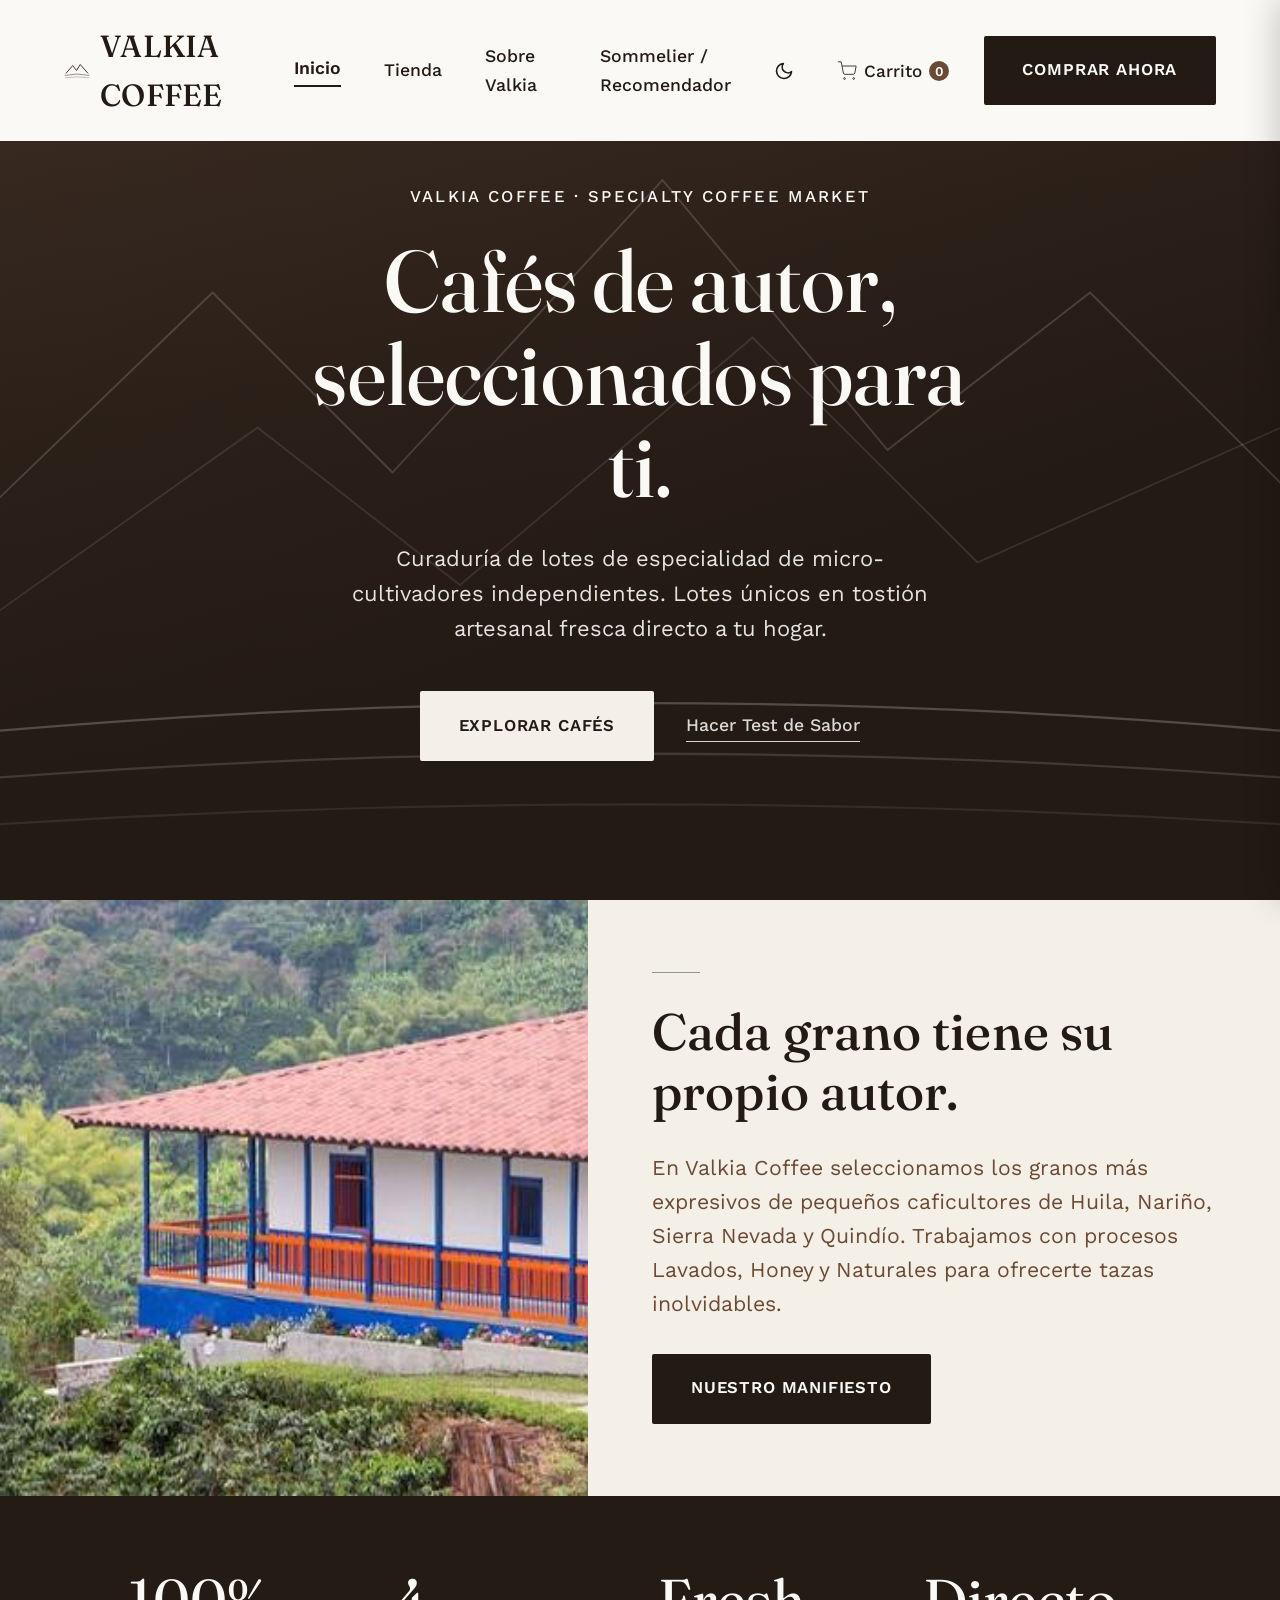
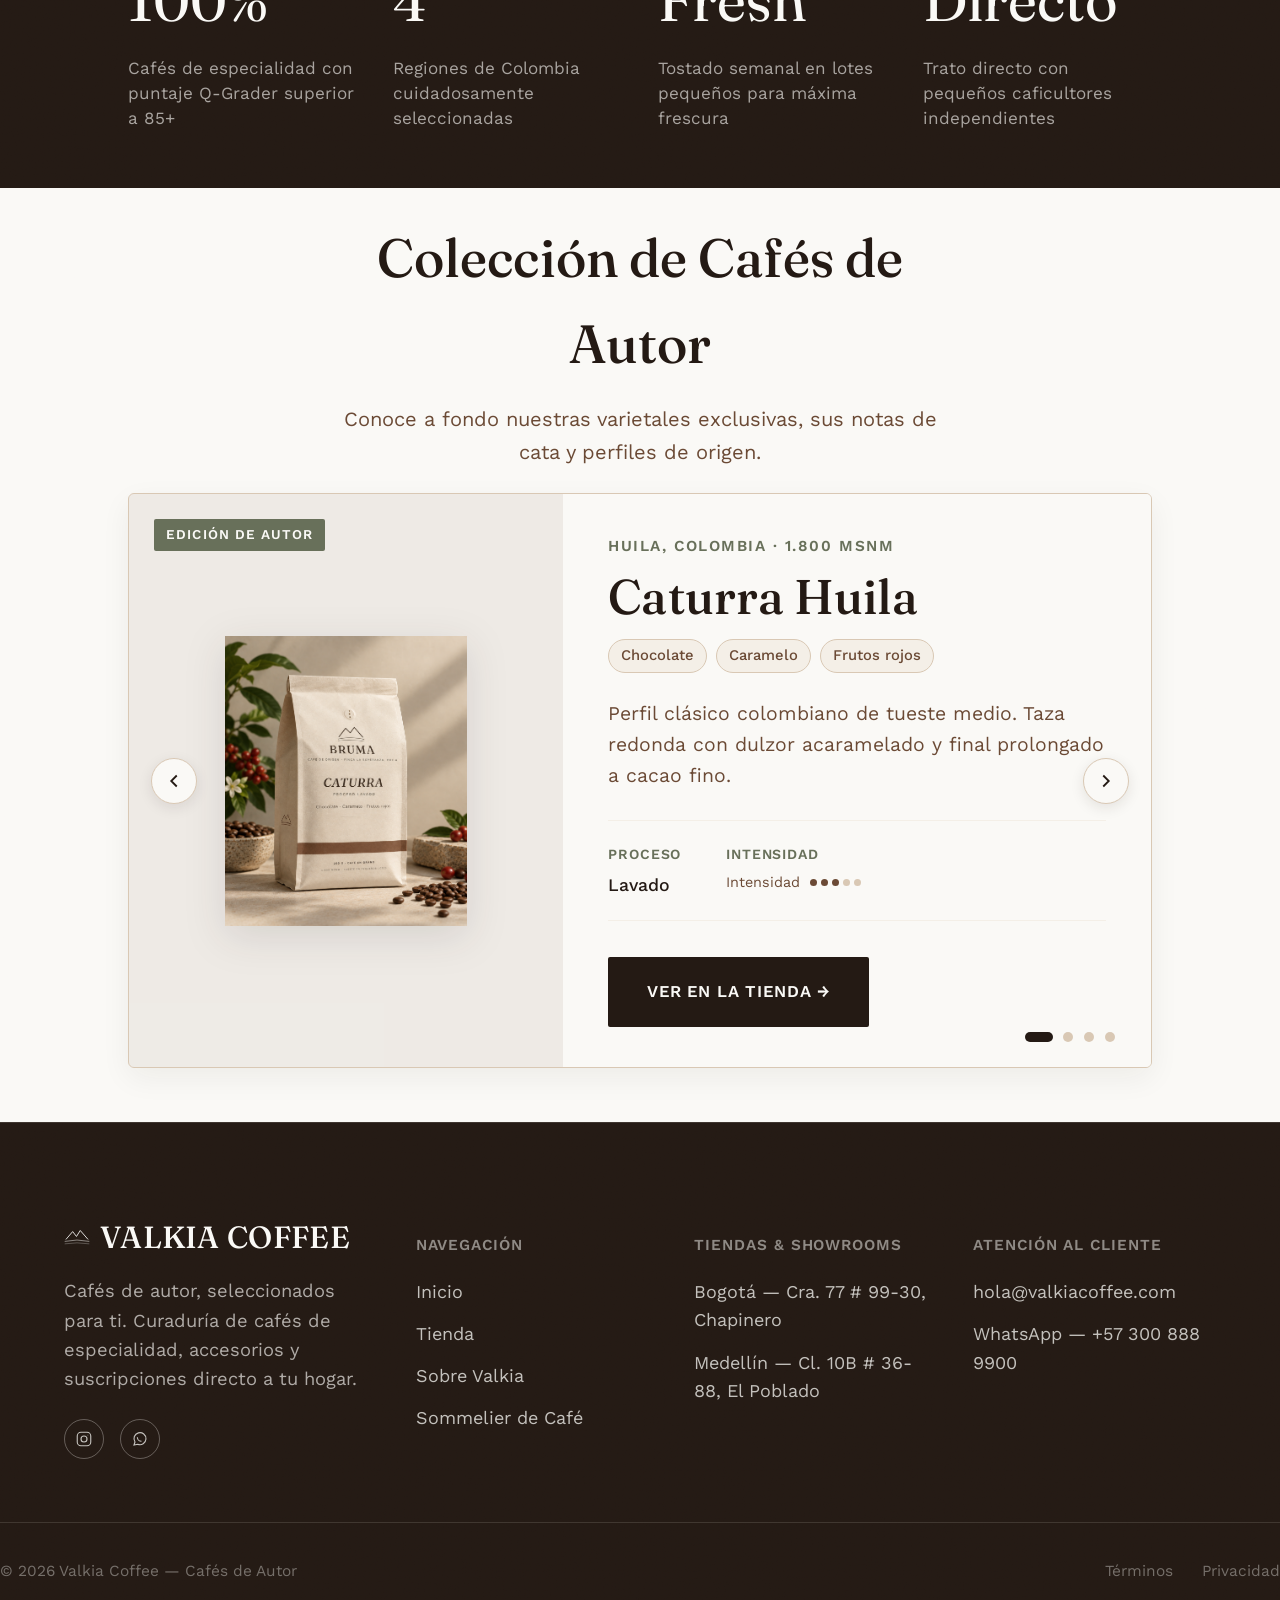
==== commit 5a349748: "feat: agregar modo oscuro y ajustar contraste de componentes" ====
--- a/index.html
+++ b/index.html
@@ -36,6 +36,22 @@
       <a href="descubre.html">Sommelier / Recomendador</a>
     </nav>
     <div class="header-actions">
+      <button class="theme-toggle-btn" id="themeToggle" aria-label="Cambiar modo oscuro/claro">
+        <svg class="sun-icon" viewBox="0 0 24 24" width="20" height="20" stroke="currentColor" fill="none" stroke-width="2" stroke-linecap="round" stroke-linejoin="round">
+          <circle cx="12" cy="12" r="5"></circle>
+          <line x1="12" y1="1" x2="12" y2="3"></line>
+          <line x1="12" y1="21" x2="12" y2="23"></line>
+          <line x1="4.22" y1="4.22" x2="5.64" y2="5.64"></line>
+          <line x1="18.36" y1="18.36" x2="19.78" y2="19.78"></line>
+          <line x1="1" y1="12" x2="3" y2="12"></line>
+          <line x1="21" y1="12" x2="23" y2="12"></line>
+          <line x1="4.22" y1="19.78" x2="5.64" y2="18.36"></line>
+          <line x1="18.36" y1="5.64" x2="19.78" y2="4.22"></line>
+        </svg>
+        <svg class="moon-icon" viewBox="0 0 24 24" width="20" height="20" stroke="currentColor" fill="none" stroke-width="2" stroke-linecap="round" stroke-linejoin="round">
+          <path d="M21 12.79A9 9 0 1 1 11.21 3 7 7 0 0 0 21 12.79z"></path>
+        </svg>
+      </button>
       <button class="cart-trigger" aria-label="Ver carrito">
         <svg viewBox="0 0 24 24">
           <circle cx="9" cy="21" r="1" />
--- a/assets/css/style.css
+++ b/assets/css/style.css
@@ -211,7 +211,9 @@
   .voces-grid{ display:grid; grid-template-columns:1fr; }
   @media (min-width:900px){ .voces-grid{ grid-template-columns:0.9fr 1.1fr; } }
   .voces-photo{
-    aspect-ratio:4/3; overflow:hidden; background:var(--cafe-oscuro);
+    aspect-ratio:4/3; overflow:hidden; background:var(--cafe-medio);
+    border-radius:12px; box-shadow:0 12px 32px rgba(36,26,20,0.12);
+    border:1px solid var(--arena);
     display:flex; align-items:center; justify-content:center;
   }
   @media (min-width:900px){ .voces-photo{ aspect-ratio:auto; height:100%; } }
@@ -267,6 +269,7 @@
   .section-head .head-copy{ display:flex; flex-direction:column; gap:0.9rem; max-width:560px; }
   .section-head h2{ font-size:clamp(2.1rem, 4.2vw, 3.1rem); }
   .section-head p{ color:var(--cafe-medio); font-size:1.12rem; }
+  .section-head-eyebrow{ font-size:0.85rem; letter-spacing:0.14em; text-transform:uppercase; color:var(--oliva); font-weight:600; margin-bottom:0.4rem; display:block; }
   .head-mark{ display:none; }
  
   /* ---------- marginalia (marca vertical en el margen) ---------- */
@@ -842,6 +845,212 @@
     border-radius:5px;
   }
 
+  /* ---------- MODO OSCURO (BONUS +4 PTS) ---------- */
+  .theme-toggle-btn{
+    background:none; border:1px solid transparent; color:inherit; cursor:pointer;
+    display:flex; align-items:center; justify-content:center;
+    padding:0.45rem; border-radius:50%; transition:background 0.2s ease, transform 0.2s ease;
+  }
+  .theme-toggle-btn:hover{ background:rgba(36,26,20,0.08); transform:scale(1.08); }
+  .theme-toggle-btn .sun-icon{ display:none; }
+  .theme-toggle-btn .moon-icon{ display:block; }
+
+  body.dark-mode{
+    background:#140E0A;
+    color:#FAF9F6;
+  }
+
+  /* Header en Modo Oscuro */
+  body.dark-mode header{
+    background:#1C140F;
+    color:#FAF9F6;
+    box-shadow:0 1px 0 rgba(250,249,246,0.1);
+  }
+  body.dark-mode .theme-toggle-btn:hover{ background:rgba(250,249,246,0.12); }
+  body.dark-mode .theme-toggle-btn .sun-icon{ display:block; stroke:#FAF9F6; }
+  body.dark-mode .theme-toggle-btn .moon-icon{ display:none; }
+  body.dark-mode nav.primary-nav a.active{ border-bottom-color:#FAF9F6; }
+
+  /* Secciones claras adaptadas a Modo Oscuro */
+  body.dark-mode .filosofia,
+  body.dark-mode .voces,
+  body.dark-mode .catalogo,
+  body.dark-mode .historia,
+  body.dark-mode .perfiles,
+  body.dark-mode .cta-final,
+  body.dark-mode .coffee-slider-section{
+    background:#140E0A;
+    color:#FAF9F6;
+  }
+
+  body.dark-mode .filosofia p,
+  body.dark-mode .voces blockquote,
+  body.dark-mode .voces-name,
+  body.dark-mode .section-head p,
+  body.dark-mode .perfiles .section-head p,
+  body.dark-mode .cta-copy p,
+  body.dark-mode .field label{
+    color:#D9C8B4;
+  }
+
+  body.dark-mode .field input[type=text],
+  body.dark-mode .field input[type=email]{
+    color:#FAF9F6;
+    border-bottom-color:#3E3027;
+  }
+  body.dark-mode .field input::placeholder{
+    color:rgba(250,249,246,0.4);
+  }
+
+  /* Tarjetas y Contenedores */
+  body.dark-mode .cafe-card,
+  body.dark-mode .perfil,
+  body.dark-mode .metodo,
+  body.dark-mode .paso,
+  body.dark-mode .featured-slider-container{
+    background:#1E1611;
+    border-color:#3E3027;
+    color:#FAF9F6;
+  }
+
+  body.dark-mode .cafe-notes,
+  body.dark-mode .perfil p,
+  body.dark-mode .metodo p,
+  body.dark-mode .paso p,
+  body.dark-mode .slide-desc,
+  body.dark-mode .slide-specs .spec-label{
+    color:#D9C8B4;
+  }
+
+  body.dark-mode .cafe-name,
+  body.dark-mode .perfil h3,
+  body.dark-mode .metodo h3,
+  body.dark-mode .paso h3,
+  body.dark-mode .slide-title,
+  body.dark-mode .historia .section-head h2{
+    color:#FAF9F6;
+  }
+
+  body.dark-mode .paso-num{
+    background:var(--oliva);
+    color:#FAF9F6;
+  }
+
+  /* Botones de filtro de la tienda en Modo Oscuro */
+  body.dark-mode .filter-btn{
+    background:#1E1611;
+    color:#FAF9F6 !important;
+    border-color:#3E3027;
+  }
+  body.dark-mode .filter-btn:hover,
+  body.dark-mode .filter-btn.active{
+    background:var(--oliva);
+    color:#FAF9F6 !important;
+    border-color:var(--oliva);
+  }
+
+  body.dark-mode .voces-photo,
+  body.dark-mode .filosofia-photo{
+    border-color:#3E3027;
+    box-shadow:0 12px 32px rgba(0,0,0,0.4);
+    background:#1E1611;
+  }
+
+  /* Titulos de Secciones en Modo Oscuro (Perfiles de Sabor, Criterio, Coleccion, etc) */
+  body.dark-mode .section-head h2,
+  body.dark-mode .perfiles .section-head h2,
+  body.dark-mode .historia .section-head h2,
+  body.dark-mode .coffee-slider-section .section-head h2,
+  body.dark-mode .filosofia h2,
+  body.dark-mode .cta-copy h2{
+    color:#FAF9F6 !important;
+  }
+
+  body.dark-mode .section-head p,
+  body.dark-mode .perfiles .section-head p,
+  body.dark-mode .historia .section-head p,
+  body.dark-mode .coffee-slider-section .section-head p,
+  body.dark-mode .cta-copy p,
+  body.dark-mode .filosofia p{
+    color:#D9C8B4 !important;
+  }
+
+  /* Opciones radio de recomendador */
+  body.dark-mode .pref-options label{
+    background:#1E1611;
+    color:#FAF9F6;
+    border-color:#3E3027;
+  }
+  body.dark-mode .pref-options input:checked + label{
+    background:var(--oliva);
+    color:#FAF9F6;
+    border-color:var(--oliva);
+  }
+
+  /* Botones primarios en modo oscuro */
+  body.dark-mode .btn-primary,
+  body.dark-mode .finder .btn-primary{
+    background:var(--oliva);
+    color:#FAF9F6;
+  }
+  body.dark-mode .btn-primary:hover,
+  body.dark-mode .finder .btn-primary:hover{
+    background:#7B856A;
+  }
+
+  /* Carrito Drawer en Modo Oscuro */
+  body.dark-mode .cart-drawer{
+    background:#18110D;
+    color:#FAF9F6;
+  }
+  body.dark-mode .cart-header,
+  body.dark-mode .cart-footer{
+    background:#140E0A;
+    border-color:#3E3027;
+  }
+  body.dark-mode .cart-close{
+    color:#FAF9F6;
+  }
+  body.dark-mode .cart-item{
+    border-bottom-color:#281F18;
+  }
+  body.dark-mode .qty-btn{
+    border-color:#3E3027;
+    color:#FAF9F6;
+  }
+
+  /* Preservar Secciones Oscuras por defecto (Hero, Cifras, Momento, Footer, Page-Hero) */
+  body.dark-mode .hero-content,
+  body.dark-mode .page-hero{
+    color:#FAF9F6;
+  }
+  body.dark-mode .hero-title,
+  body.dark-mode .page-hero-title{
+    color:#FAF9F6 !important;
+  }
+  body.dark-mode .hero-text,
+  body.dark-mode .page-hero-subtitle{
+    color:rgba(250,249,246,0.9) !important;
+  }
+  body.dark-mode .hero-eyebrow{
+    color:rgba(250,249,246,0.85);
+  }
+  body.dark-mode footer{
+    background:#0E0906 !important;
+    color:rgba(250,249,246,0.75) !important;
+    border-top:1px solid rgba(250,249,246,0.12);
+  }
+  body.dark-mode footer .logo{
+    color:#FAF9F6 !important;
+  }
+  body.dark-mode .footer-brand p,
+  body.dark-mode .footer-col h4,
+  body.dark-mode .footer-col li,
+  body.dark-mode .footer-fine,
+  body.dark-mode .footer-legal a{
+    color:rgba(250,249,246,0.7) !important;
+  }
+
 
 
 
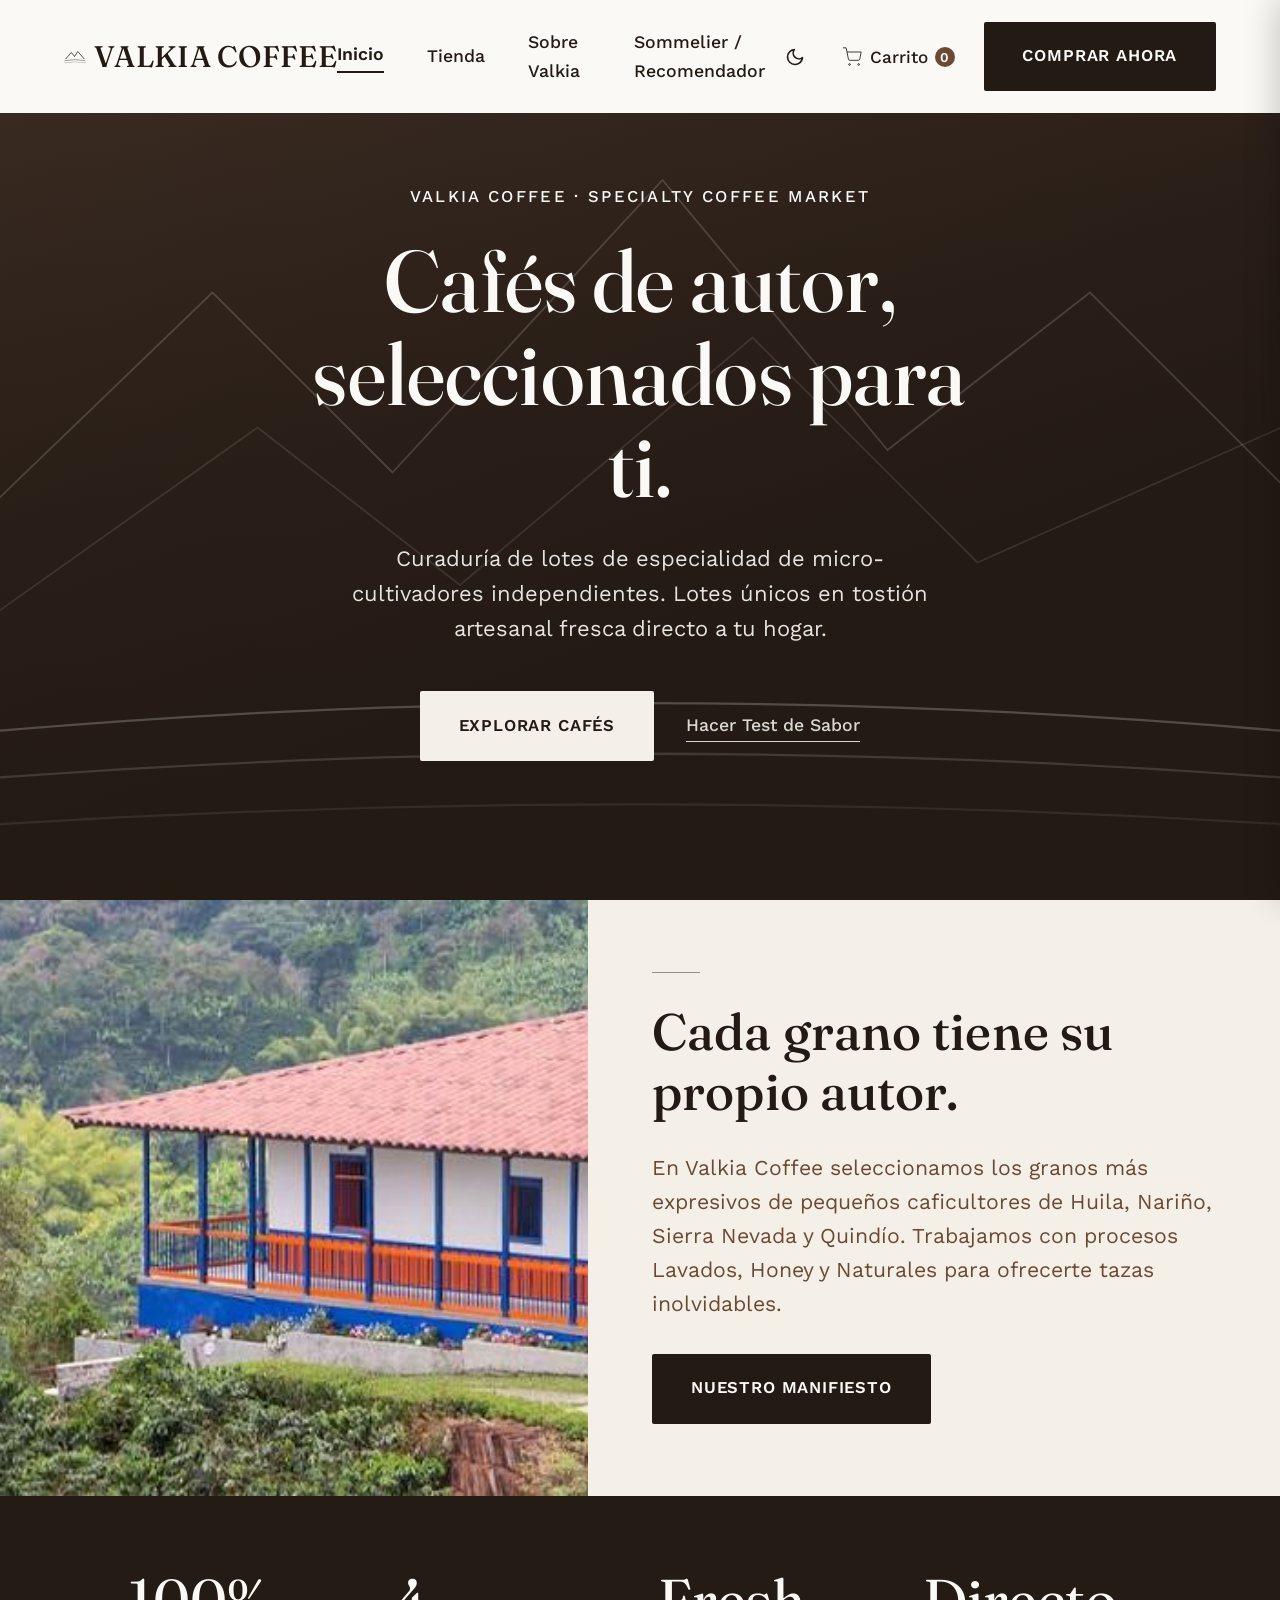
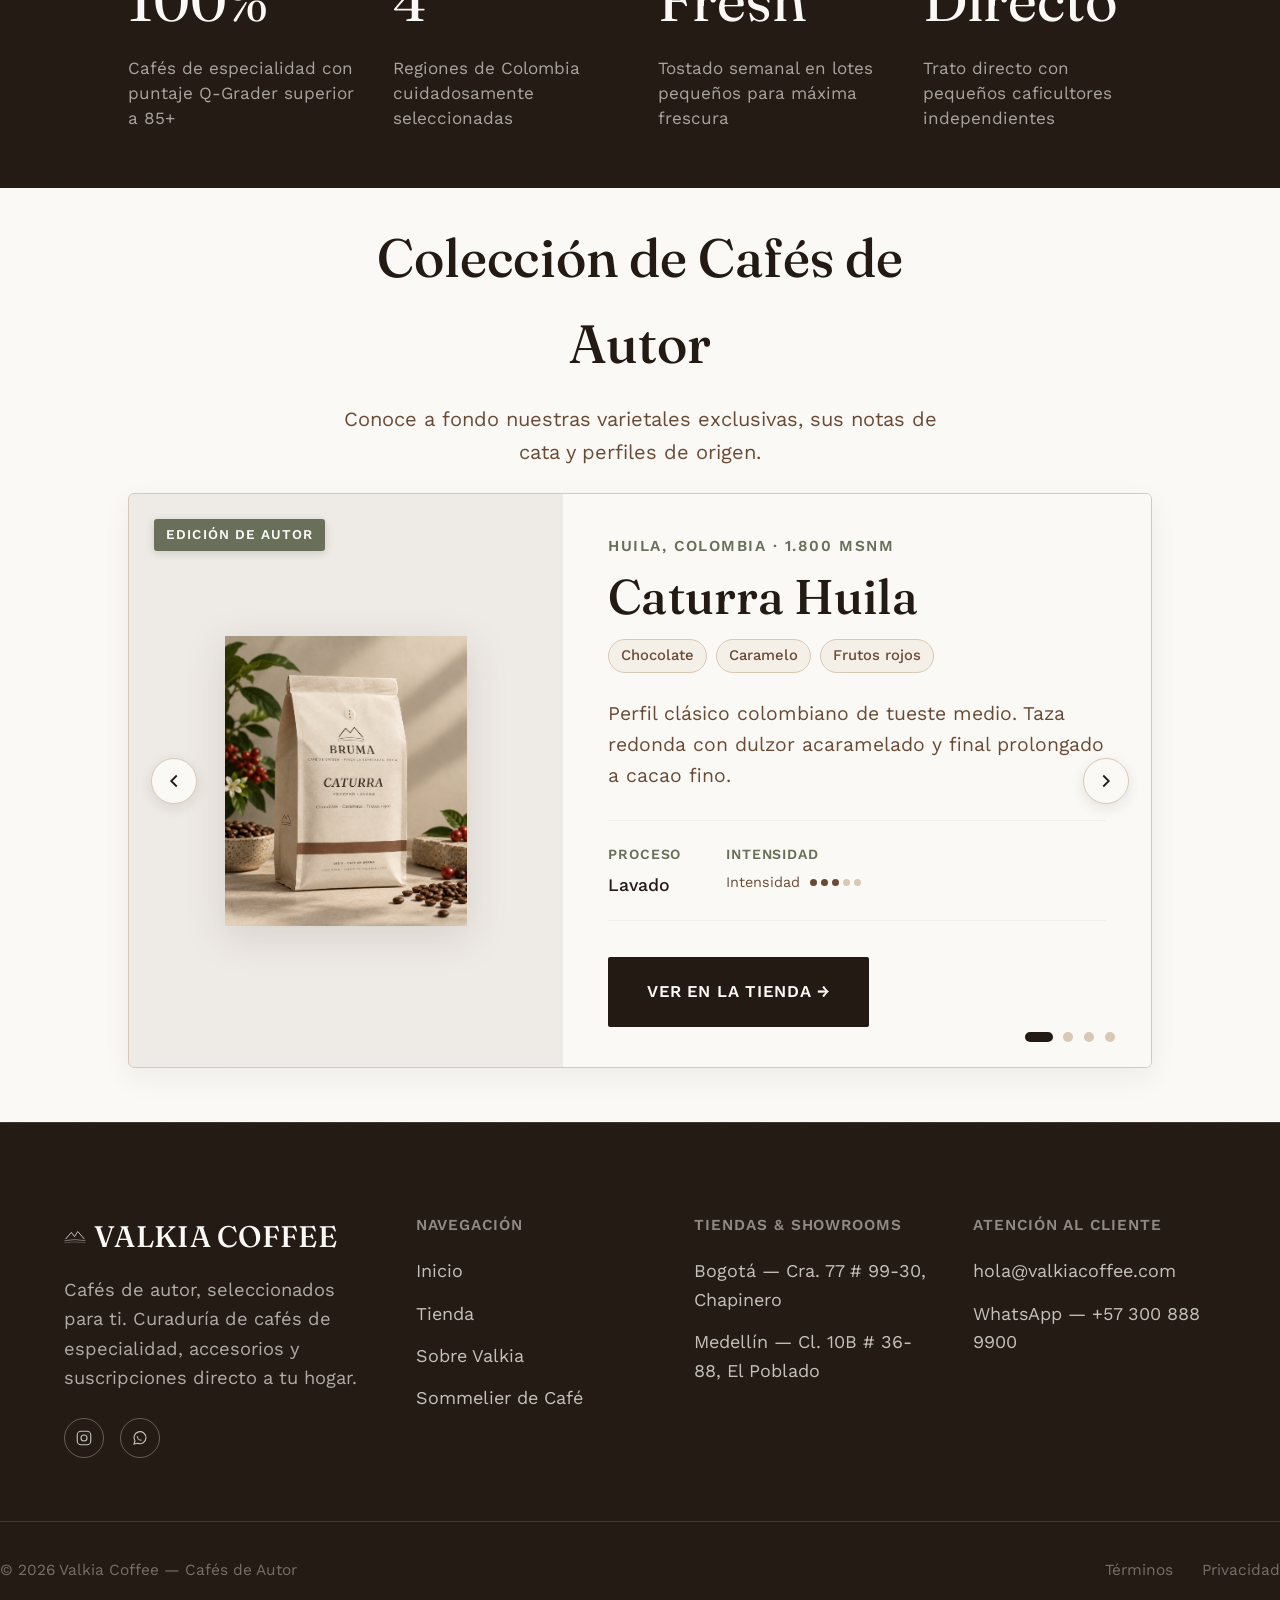
==== commit d469162f: "fix: corregir sugerencias de estructura y encabezados" ====
--- a/index.html
+++ b/index.html
@@ -117,7 +117,7 @@
       </div>
     </section>
 
-    <section class="cifras texture">
+    <div class="cifras texture">
       <div class="container cifras-grid">
         <div class="cifra">
           <div class="cifra-num">100%</div>
@@ -136,7 +136,7 @@
           <p class="cifra-label">Trato directo con pequeños caficultores independientes</p>
         </div>
       </div>
-    </section>
+    </div>
 
     <section class="section coffee-slider-section texture">
       <div class="container">
@@ -204,7 +204,7 @@
         </div>
       </div>
       <div class="footer-col">
-        <h4>Navegación</h4>
+        <h3>Navegación</h3>
         <ul>
           <li><a href="index.html">Inicio</a></li>
           <li><a href="catalogo.html">Tienda</a></li>
@@ -213,14 +213,14 @@
         </ul>
       </div>
       <div class="footer-col">
-        <h4>Tiendas & Showrooms</h4>
+        <h3>Tiendas & Showrooms</h3>
         <ul>
           <li>Bogotá — Cra. 77 # 99-30, Chapinero</li>
           <li>Medellín — Cl. 10B # 36-88, El Poblado</li>
         </ul>
       </div>
       <div class="footer-col">
-        <h4>Atención al Cliente</h4>
+        <h3>Atención al Cliente</h3>
         <ul>
           <li><a href="mailto:hola@valkiacoffee.com">hola@valkiacoffee.com</a></li>
           <li><a href="#">WhatsApp — +57 300 888 9900</a></li>
--- a/assets/css/style.css
+++ b/assets/css/style.css
@@ -82,14 +82,15 @@
     box-shadow:0 1px 0 rgba(36,26,20,0.08);
   }
   .logo{
-    display:flex; align-items:center; gap:0.55rem;
-    font-family:var(--serif); font-size:1.7rem; font-weight:500; letter-spacing:0.01em;
-  }
-  .logo svg{ width:26px; height:26px; flex-shrink:0; }
+    display:flex; align-items:center; gap:0.45rem;
+    font-family:var(--serif); font-size:clamp(1.15rem, 4vw, 1.65rem); font-weight:500; letter-spacing:0.01em;
+    white-space:nowrap; flex-shrink:0;
+  }
+  .logo svg{ width:22px; height:22px; flex-shrink:0; }
   nav.primary-nav{ display:none; align-items:center; gap:2.4rem; }
   nav.primary-nav a{ font-size:0.98rem; font-weight:500; }
   nav.primary-nav a:hover{ opacity:0.7; }
-  .header-actions{ display:flex; align-items:center; gap:1.2rem; }
+  .header-actions{ display:flex; align-items:center; gap:0.9rem; }
   .menu-toggle{
     background:none; border:none; color:inherit; cursor:pointer;
     display:flex; flex-direction:column; gap:5px; padding:0.4rem;
@@ -99,12 +100,19 @@
   .mobile-nav{
     position:fixed; inset:0; background:var(--cafe-oscuro); color:var(--blanco);
     z-index:99; display:flex; flex-direction:column; justify-content:center;
-    padding:2rem var(--pad); gap:1.6rem;
-    transform:translateY(-100%); transition:transform 0.4s ease;
+    padding:5.5rem 1.8rem 2.5rem; gap:0.9rem;
+    transform:translateY(-100%); transition:transform 0.35s cubic-bezier(0.16, 1, 0.3, 1);
   }
   .mobile-nav.open{ transform:translateY(0); }
-  .mobile-nav a{ font-family:var(--serif); font-size:2.1rem; font-weight:400; }
-  .mobile-nav .btn{ margin-top:1rem; align-self:flex-start; }
+  .mobile-nav a{
+    font-family:var(--sans); font-size:1.2rem; font-weight:500;
+    color:var(--blanco); padding:0.65rem 0; border-bottom:1px solid rgba(250,249,246,0.1);
+  }
+  .mobile-nav a.active{ color:var(--arena); font-weight:600; }
+  .mobile-nav .btn{
+    margin-top:1rem; font-size:0.85rem; padding:0.8rem 1.4rem;
+    align-self:stretch; justify-content:center; text-align:center;
+  }
  
   header .header-actions .btn-header{ display:none; }
  
@@ -460,7 +468,7 @@
   @media (min-width:700px){ .footer-top{ grid-template-columns:1.3fr 1fr 1fr 1fr; gap:2rem; } }
   .footer-brand .logo{ color:var(--blanco); }
   .footer-brand p{ font-size:1.02rem; margin-top:0.8rem; max-width:30ch; color:rgba(250,249,246,0.65); }
-  .footer-col h4{
+  .footer-col h3, .footer-col h4{
     font-family:var(--sans); font-size:0.85rem; font-weight:600; letter-spacing:0.06em;
     text-transform:uppercase; color:rgba(250,249,246,0.5); margin-bottom:1.1rem;
   }
@@ -676,14 +684,16 @@
     position:absolute;
     top:1.4rem;
     left:1.4rem;
+    z-index:5;
     background:var(--oliva);
     color:var(--blanco);
     font-size:0.75rem;
     letter-spacing:0.08em;
     text-transform:uppercase;
     padding:5px 12px;
-    border-radius:2px;
+    border-radius:3px;
     font-weight:600;
+    box-shadow:0 2px 8px rgba(0,0,0,0.15);
   }
 
   .slide-info-col{
@@ -877,10 +887,26 @@
   body.dark-mode .catalogo,
   body.dark-mode .historia,
   body.dark-mode .perfiles,
+  body.dark-mode .metodos,
   body.dark-mode .cta-final,
   body.dark-mode .coffee-slider-section{
-    background:#140E0A;
+    background:#140E0A !important;
     color:#FAF9F6;
+  }
+
+  body.dark-mode .metodo{
+    background:#1E1611 !important;
+    border:1px solid #3E3027;
+    border-radius:8px;
+  }
+  body.dark-mode .metodo svg{
+    stroke:#FAF9F6 !important;
+  }
+  body.dark-mode .metodo h3{
+    color:#FAF9F6 !important;
+  }
+  body.dark-mode .metodo p{
+    color:#D9C8B4 !important;
   }
 
   body.dark-mode .filosofia p,
@@ -906,19 +932,76 @@
   body.dark-mode .cafe-card,
   body.dark-mode .perfil,
   body.dark-mode .metodo,
-  body.dark-mode .paso,
-  body.dark-mode .featured-slider-container{
+  body.dark-mode .paso{
     background:#1E1611;
     border-color:#3E3027;
     color:#FAF9F6;
   }
 
+  /* Carrusel en Modo Oscuro (Index) */
+  body.dark-mode .featured-slider-container{
+    background:#1C140F;
+    border-color:#3E3027;
+    box-shadow:0 10px 30px rgba(0,0,0,0.4);
+  }
+  body.dark-mode .slide-photo-col{
+    background:#17100B;
+  }
+  body.dark-mode .slide-info-col{
+    background:#1C140F !important;
+    color:#FAF9F6 !important;
+  }
+  body.dark-mode .slide-origin{
+    color:#A3B18A !important;
+  }
+  body.dark-mode .slide-title{
+    color:#FAF9F6 !important;
+  }
+  body.dark-mode .slide-note-pill{
+    background:#281F18 !important;
+    color:#E6D8C6 !important;
+    border-color:#423429 !important;
+  }
+  body.dark-mode .slide-desc{
+    color:#E6D8C6 !important;
+  }
+  body.dark-mode .slide-specs{
+    border-top-color:#2D221A !important;
+    border-bottom-color:#2D221A !important;
+  }
+  body.dark-mode .slide-specs .spec-label{
+    color:#A3B18A !important;
+  }
+  body.dark-mode .slide-specs .spec-val{
+    color:#FAF9F6 !important;
+  }
+  body.dark-mode .slide-actions .btn-dark{
+    background:var(--oliva) !important;
+    color:#FAF9F6 !important;
+  }
+  body.dark-mode .slide-actions .btn-dark:hover{
+    background:#7B856A !important;
+  }
+  body.dark-mode .slider-arrow{
+    background:#281F18 !important;
+    border-color:#423429 !important;
+    color:#FAF9F6 !important;
+    box-shadow:0 4px 14px rgba(0,0,0,0.3) !important;
+  }
+  body.dark-mode .slider-arrow:hover{
+    background:#362A21 !important;
+  }
+  body.dark-mode .slider-dot{
+    background:#3E3027 !important;
+  }
+  body.dark-mode .slider-dot.active{
+    background:var(--oliva) !important;
+  }
+
   body.dark-mode .cafe-notes,
   body.dark-mode .perfil p,
   body.dark-mode .metodo p,
-  body.dark-mode .paso p,
-  body.dark-mode .slide-desc,
-  body.dark-mode .slide-specs .spec-label{
+  body.dark-mode .paso p{
     color:#D9C8B4;
   }
 
@@ -926,7 +1009,6 @@
   body.dark-mode .perfil h3,
   body.dark-mode .metodo h3,
   body.dark-mode .paso h3,
-  body.dark-mode .slide-title,
   body.dark-mode .historia .section-head h2{
     color:#FAF9F6;
   }
@@ -1008,6 +1090,20 @@
     background:#140E0A;
     border-color:#3E3027;
   }
+  body.dark-mode .cart-header h3,
+  body.dark-mode .cart-item-title,
+  body.dark-mode .cart-total-row{
+    color:#FAF9F6 !important;
+  }
+  body.dark-mode .cart-item-price,
+  body.dark-mode .cart-empty{
+    color:#E6D8C6 !important;
+    font-weight:500;
+  }
+  body.dark-mode .cart-item-remove{
+    color:#FF8A80 !important;
+    font-weight:500;
+  }
   body.dark-mode .cart-close{
     color:#FAF9F6;
   }
@@ -1051,6 +1147,316 @@
     color:rgba(250,249,246,0.7) !important;
   }
 
+  /* ==========================================
+     DISEÑO RESPONSIVE MÓVIL (MOBILE OPTIMIZATION)
+     ========================================== */
+  @media (max-width: 768px) {
+    /* Header Móvil */
+    header {
+      padding: 0.8rem 0.9rem;
+    }
+    .logo {
+      font-size: clamp(1.05rem, 3.8vw, 1.35rem);
+      gap: 0.3rem;
+      flex-shrink: 1;
+      min-width: 0;
+    }
+    .logo svg {
+      width: 20px; height: 20px; flex-shrink: 0;
+    }
+    .header-actions {
+      gap: 0.35rem;
+      flex-shrink: 0;
+    }
+    .theme-toggle-btn {
+      padding: 0.3rem;
+      flex-shrink: 0;
+    }
+    .cart-trigger span:not(.cart-badge) {
+      display: none;
+    }
+    .cart-trigger {
+      padding: 0.35rem 0.45rem;
+      flex-shrink: 0;
+    }
+    .menu-toggle {
+      display: flex !important;
+      flex-shrink: 0;
+      padding: 0.35rem;
+    }
+
+    /* Secciones Padding */
+    .section {
+      padding: 2.8rem 1.2rem;
+    }
+    .container {
+      padding-left: 1.2rem;
+      padding-right: 1.2rem;
+    }
+
+    /* Hero */
+    .hero {
+      min-height: auto;
+      padding-top: 6rem;
+      padding-bottom: 3.5rem;
+    }
+    .hero-content {
+      padding: 2rem 1rem;
+    }
+    .hero-title {
+      font-size: clamp(2.1rem, 7.5vw, 3.2rem);
+      line-height: 1.15;
+      margin-bottom: 1.2rem;
+    }
+    .hero-text {
+      font-size: 1.05rem;
+      margin-bottom: 1.8rem;
+    }
+    .hero-ctas {
+      flex-direction: column;
+      width: 100%;
+      gap: 0.9rem;
+    }
+    .hero-ctas .btn {
+      width: 100%;
+      justify-content: center;
+    }
+
+    /* Page Hero */
+    .page-hero {
+      padding: 6.5rem 1.2rem 3rem;
+    }
+    .page-hero-title {
+      font-size: clamp(2rem, 6.5vw, 2.8rem);
+    }
+    .page-hero-subtitle {
+      font-size: 1.05rem;
+    }
+
+    /* Filosofía & Voces */
+    .filosofia-copy, .voces-copy {
+      padding: 2.2rem 1.2rem;
+    }
+    .filosofia h2, .voces-copy blockquote {
+      font-size: 1.65rem;
+      line-height: 1.3;
+    }
+    .filosofia-photo, .voces-photo, .historia-photo {
+      aspect-ratio: 16/10;
+      max-height: 250px;
+      width: 100%;
+      border-radius: 8px;
+    }
+
+    /* Cifras */
+    .cifras {
+      padding: 2.5rem 1.2rem;
+    }
+    .cifras-grid {
+      grid-template-columns: repeat(2, 1fr);
+      gap: 1.8rem 1.2rem;
+    }
+    .cifra-num {
+      font-size: 2.2rem;
+    }
+    .cifra-label {
+      font-size: 0.88rem;
+    }
+
+    /* Carrusel de Cafés Destacados en Móvil */
+    .coffee-slider-section {
+      padding: 1.2rem 0.8rem 2rem;
+    }
+    .featured-slider-container {
+      border-radius: 12px;
+      box-shadow: 0 4px 18px rgba(36,26,20,0.06);
+    }
+    .slide-grid {
+      min-height: auto;
+    }
+    .slide-photo-col {
+      padding: 2.6rem 1rem 0.6rem;
+      min-height: 200px;
+    }
+    .slide-badge {
+      top: 0.75rem;
+      left: 0.75rem;
+      z-index: 5;
+      font-size: 0.68rem;
+      padding: 3px 9px;
+    }
+    .slide-photo-col img {
+      max-height: 170px;
+    }
+    .slide-info-col {
+      padding: 1.2rem 1.2rem 3.4rem;
+    }
+    .slide-origin {
+      font-size: 0.75rem;
+      margin-bottom: 0.3rem;
+    }
+    .slide-title {
+      font-size: 1.35rem;
+      line-height: 1.25;
+      margin-bottom: 0.6rem;
+    }
+    .slide-notes-list {
+      gap: 0.35rem;
+      margin-bottom: 0.8rem;
+    }
+    .slide-note-pill {
+      font-size: 0.74rem;
+      padding: 2px 9px;
+    }
+    .slide-desc {
+      font-size: 0.9rem;
+      line-height: 1.45;
+      margin-bottom: 1rem;
+    }
+    .slide-specs {
+      display: grid;
+      grid-template-columns: 1fr 1fr;
+      gap: 0.8rem;
+      padding: 0.6rem 0;
+      margin-bottom: 1.2rem;
+    }
+    .slide-actions .btn {
+      width: 100%;
+      justify-content: center;
+      padding: 0.85rem 1rem;
+      font-size: 0.82rem;
+    }
+    .slider-arrow {
+      display: none; /* Ocultar flechas en moviles; se usa swipe tactil y puntos */
+    }
+    .slider-dots {
+      bottom: 0.9rem;
+      left: 50%;
+      right: auto;
+      transform: translateX(-50%);
+    }
+
+    /* Catálogo & Filtros */
+    .filter-bar {
+      gap: 0.5rem;
+      margin-bottom: 1.8rem;
+    }
+    .filter-btn {
+      padding: 0.5rem 1rem;
+      font-size: 0.84rem;
+      width: calc(50% - 0.5rem);
+      text-align: center;
+    }
+    .cafe-grid {
+      grid-template-columns: 1fr;
+      gap: 1.6rem;
+    }
+    .cafe-card {
+      border: 1px solid var(--arena);
+      border-radius: 8px;
+      padding: 1.2rem;
+      background: var(--blanco);
+    }
+    body.dark-mode .cafe-card {
+      background: #1E1611;
+      border-color: #3E3027;
+    }
+    .cafe-photo {
+      height: 220px;
+      margin-bottom: 1rem;
+    }
+
+    /* Perfiles de Sabor */
+    .perfil-grid {
+      grid-template-columns: 1fr;
+      gap: 1.2rem;
+    }
+    .perfil {
+      padding: 1.6rem 1.4rem;
+    }
+
+    /* Métodos */
+    .metodo-grid {
+      grid-template-columns: 1fr;
+      gap: 1.2rem;
+    }
+    .metodo {
+      padding: 1.8rem 1.4rem;
+    }
+
+    /* Criterio / Historia */
+    .historia-wrap {
+      gap: 2rem;
+    }
+    .pasos {
+      gap: 1rem;
+    }
+    .paso {
+      padding: 1.1rem 1.2rem;
+      gap: 1rem;
+    }
+    .paso-num {
+      width: 36px;
+      height: 36px;
+      min-width: 36px;
+      font-size: 1.05rem;
+    }
+
+    /* Formulario Finder / Sommelier */
+    .cta-wrap {
+      gap: 2rem;
+    }
+    .pref-options label {
+      font-size: 0.86rem;
+      padding: 0.6rem 0.9rem;
+      flex: 1 1 calc(50% - 0.5rem);
+      text-align: center;
+    }
+    form.finder .btn-primary {
+      width: 100%;
+      justify-content: center;
+    }
+
+    /* Footer */
+    footer {
+      padding-top: 3rem;
+    }
+    .footer-top {
+      grid-template-columns: 1fr;
+      gap: 2.2rem;
+      padding-bottom: 2.5rem;
+    }
+    .footer-bottom {
+      flex-direction: column-reverse;
+      align-items: center;
+      text-align: center;
+      gap: 1.2rem;
+    }
+    .footer-legal {
+      justify-content: center;
+    }
+
+    /* Cart Drawer en Móvil */
+    .cart-drawer {
+      width: 100%;
+      max-width: 100%;
+    }
+  }
+
+  @media (max-width: 480px) {
+    .cifras-grid {
+      grid-template-columns: 1fr;
+      gap: 1.4rem;
+      text-align: center;
+    }
+    .cifra-label {
+      max-width: 100%;
+    }
+    .filter-btn {
+      width: 100%;
+    }
+  }
+
 
 
 
